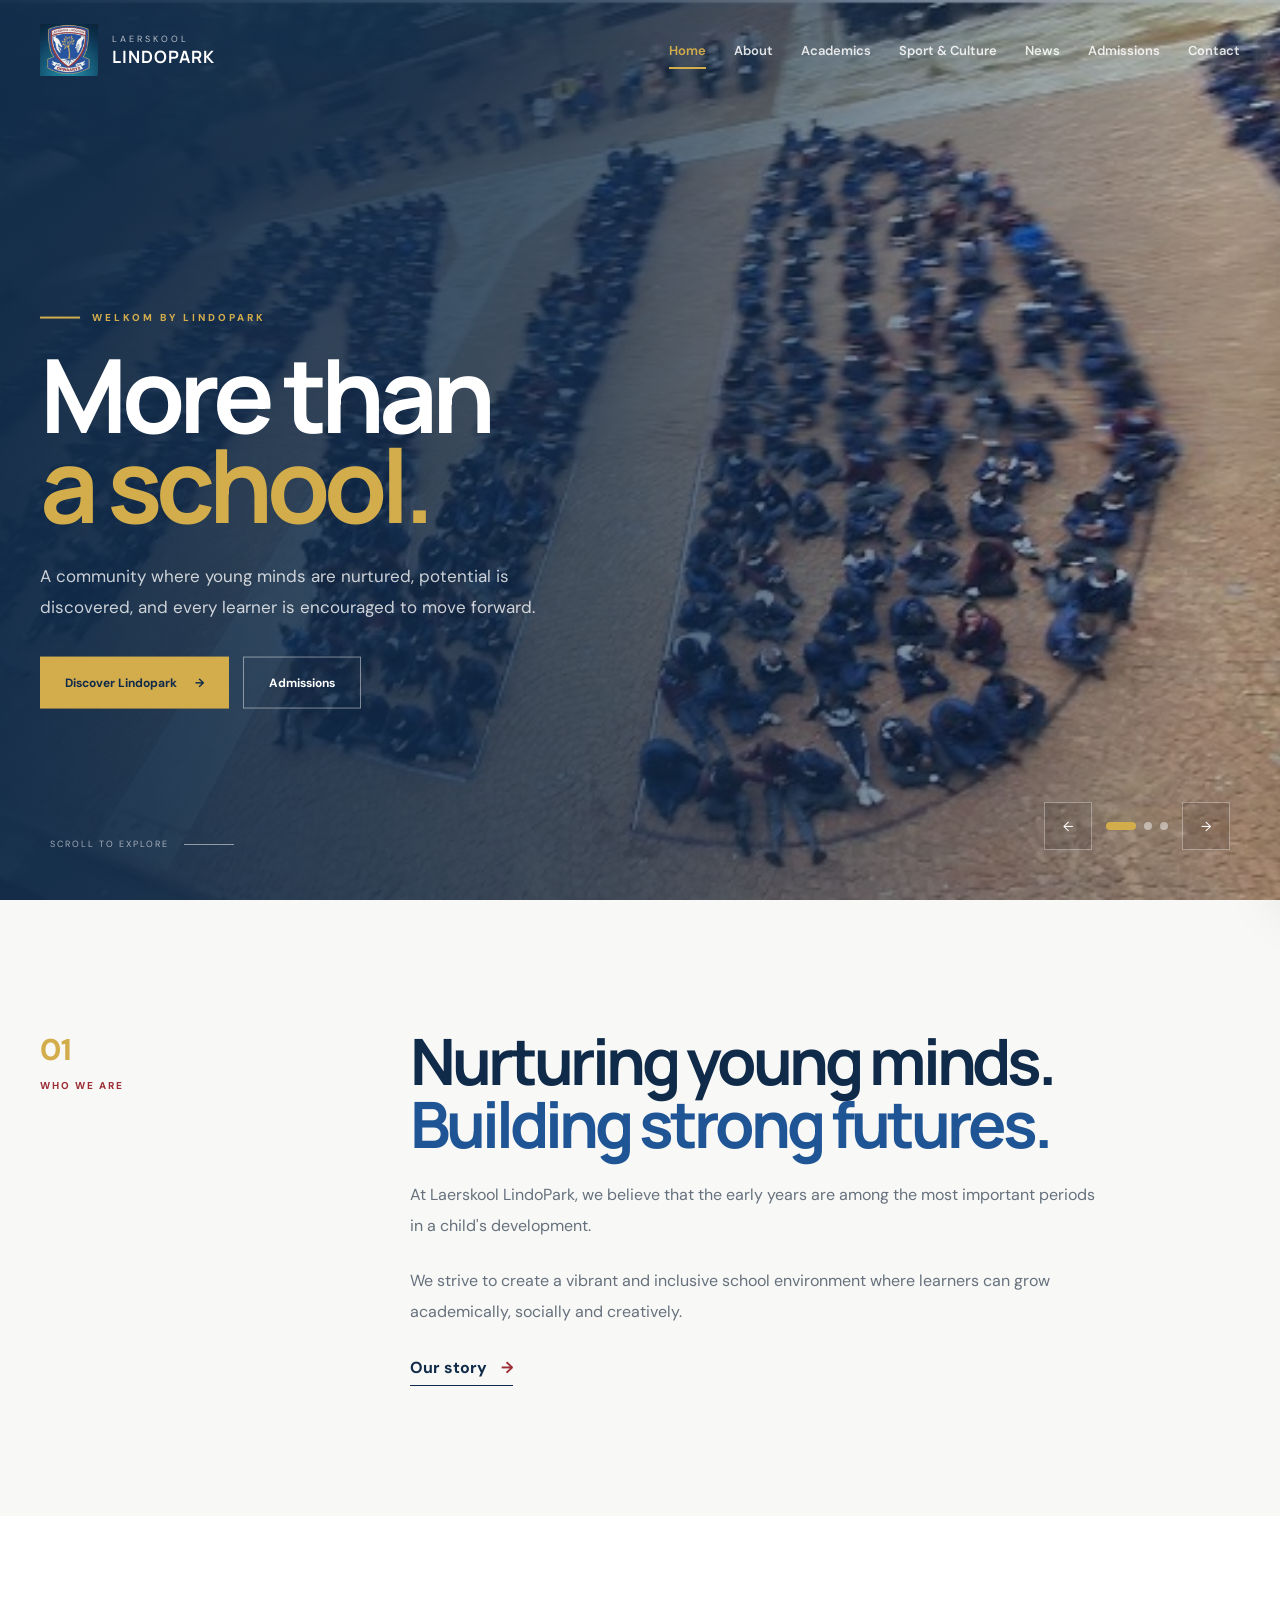
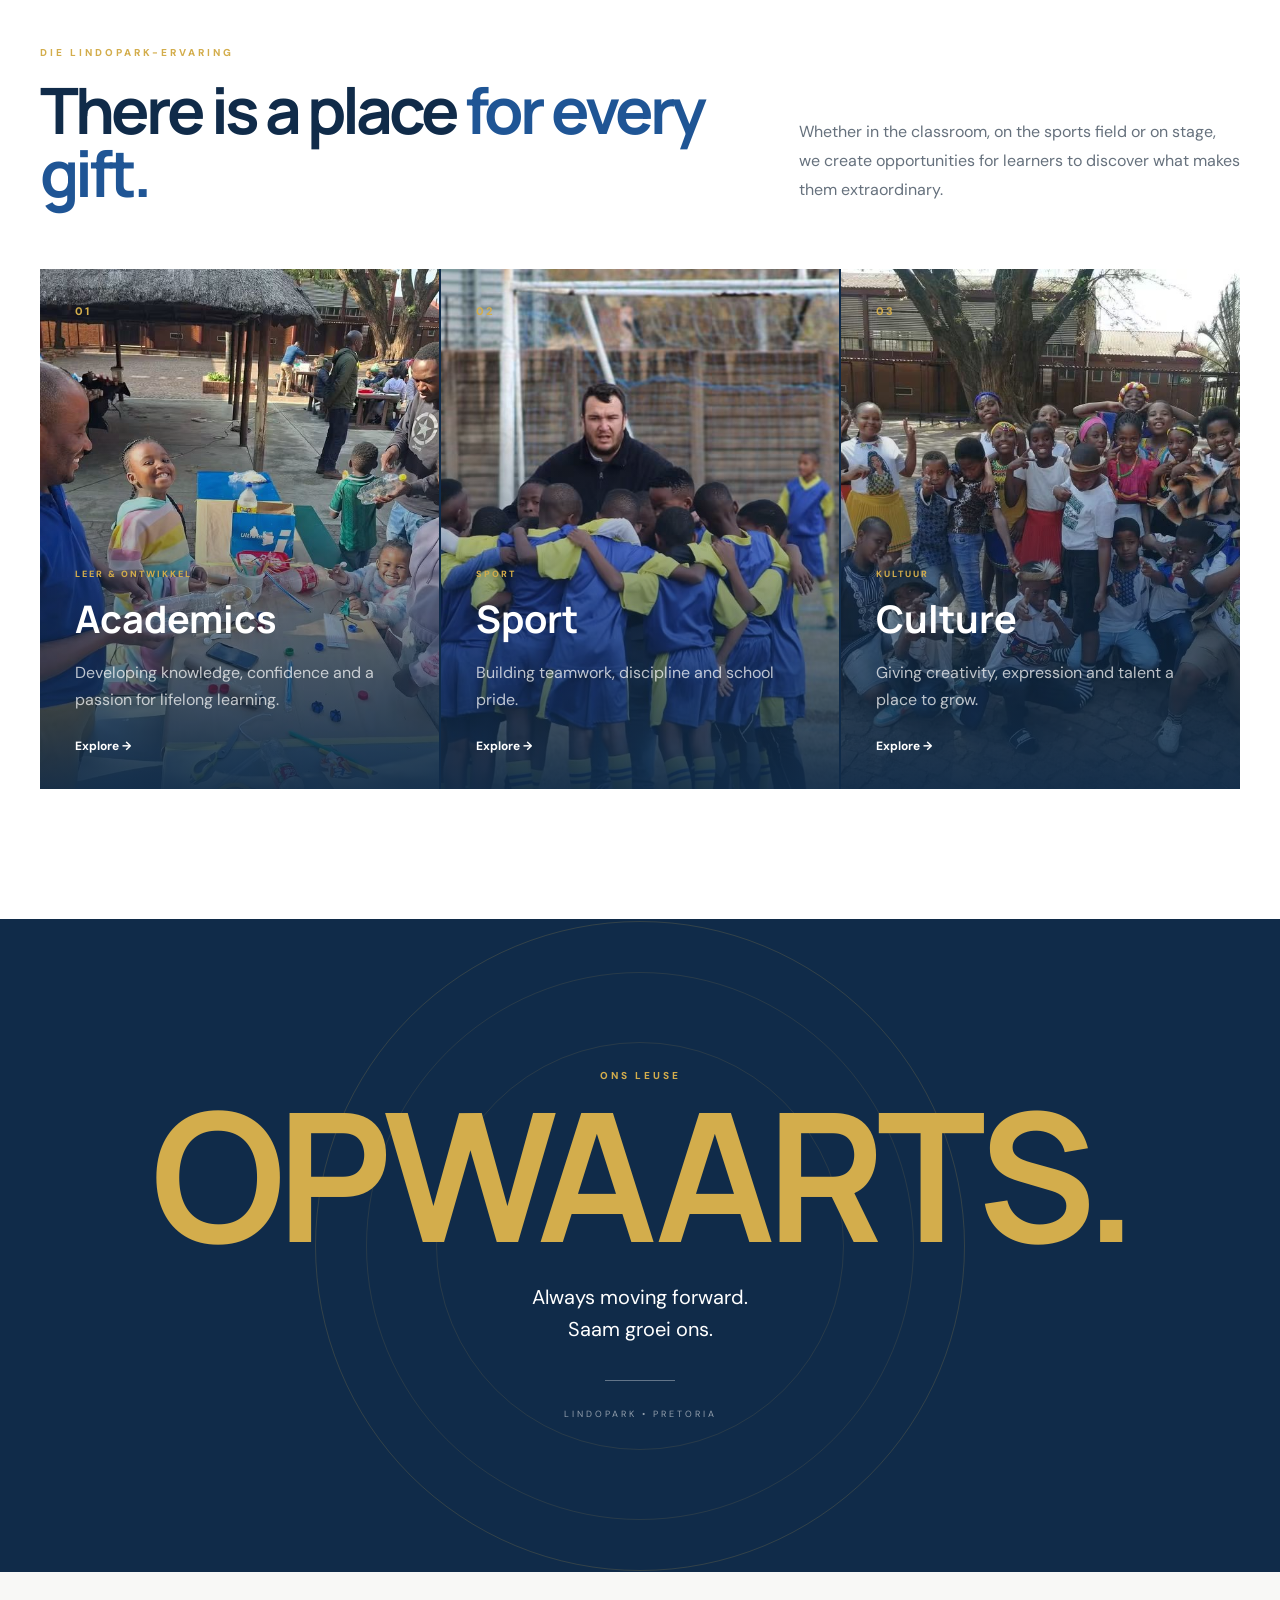
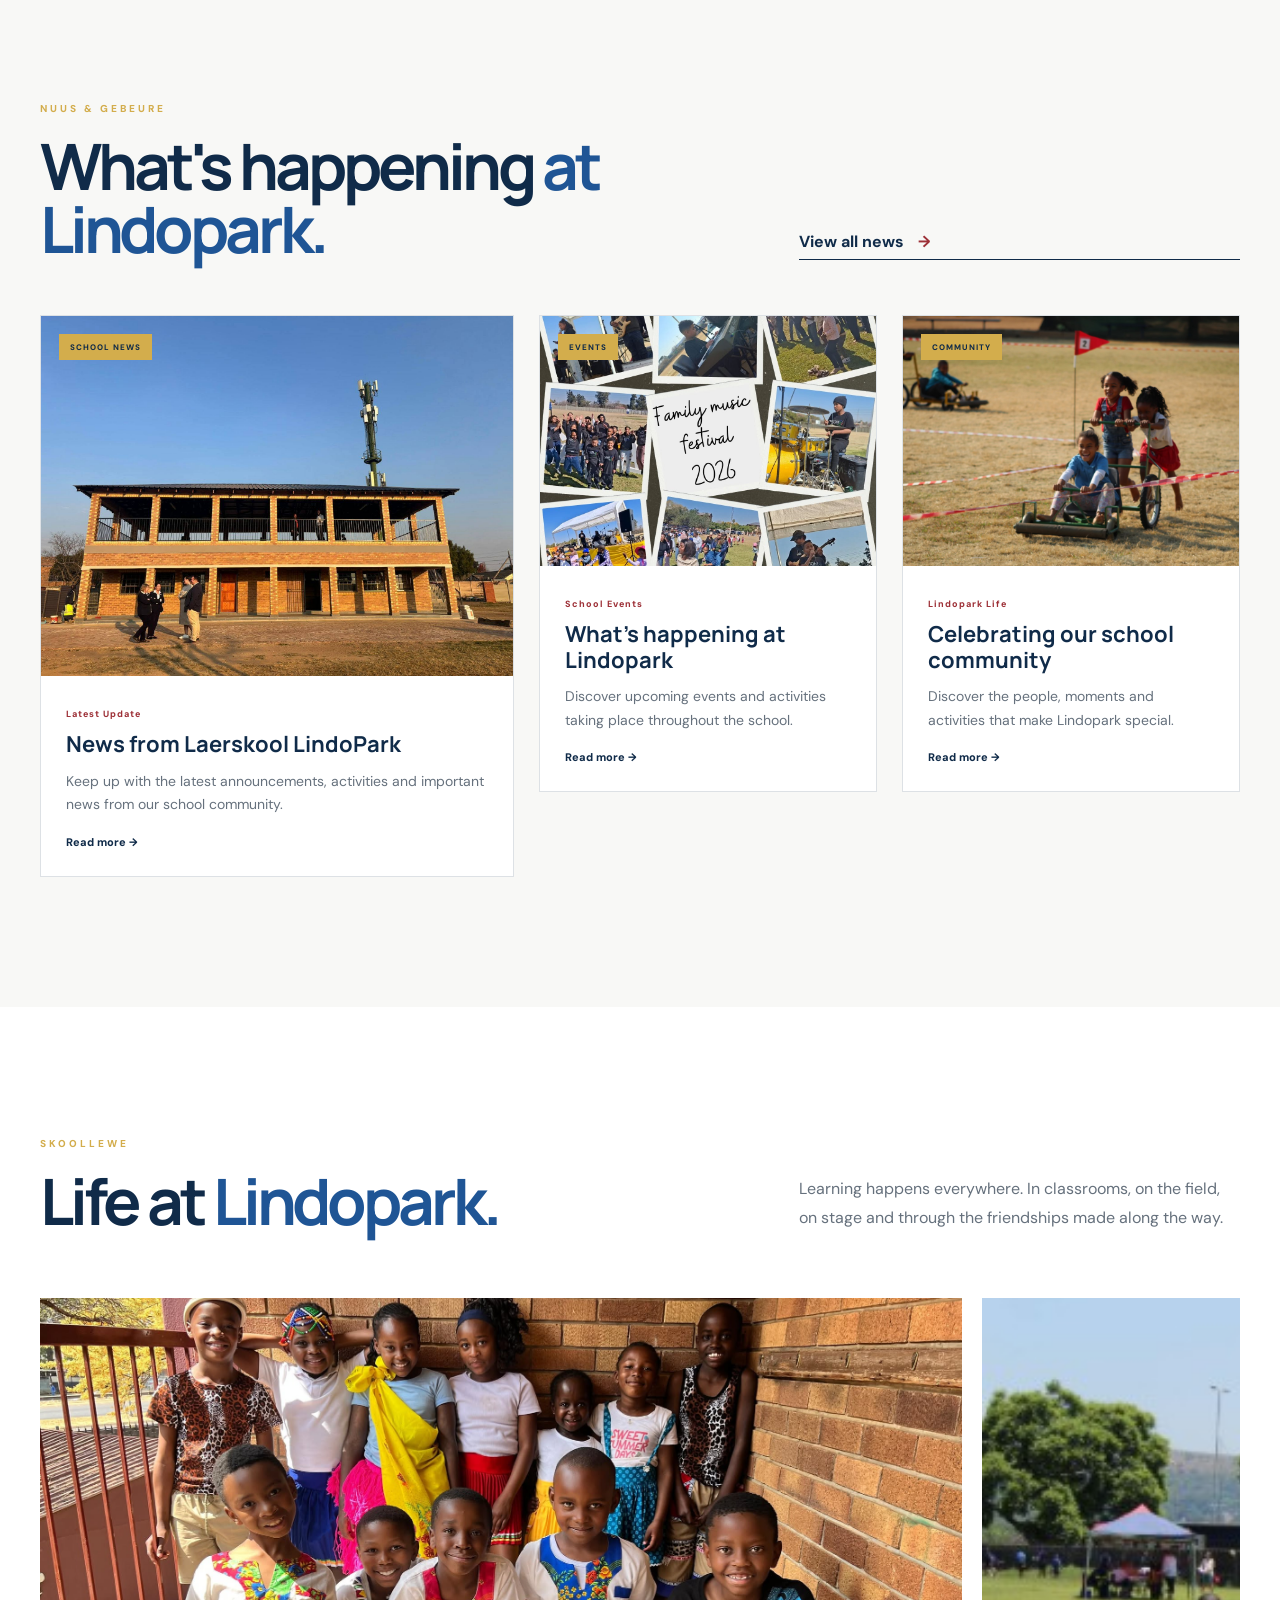
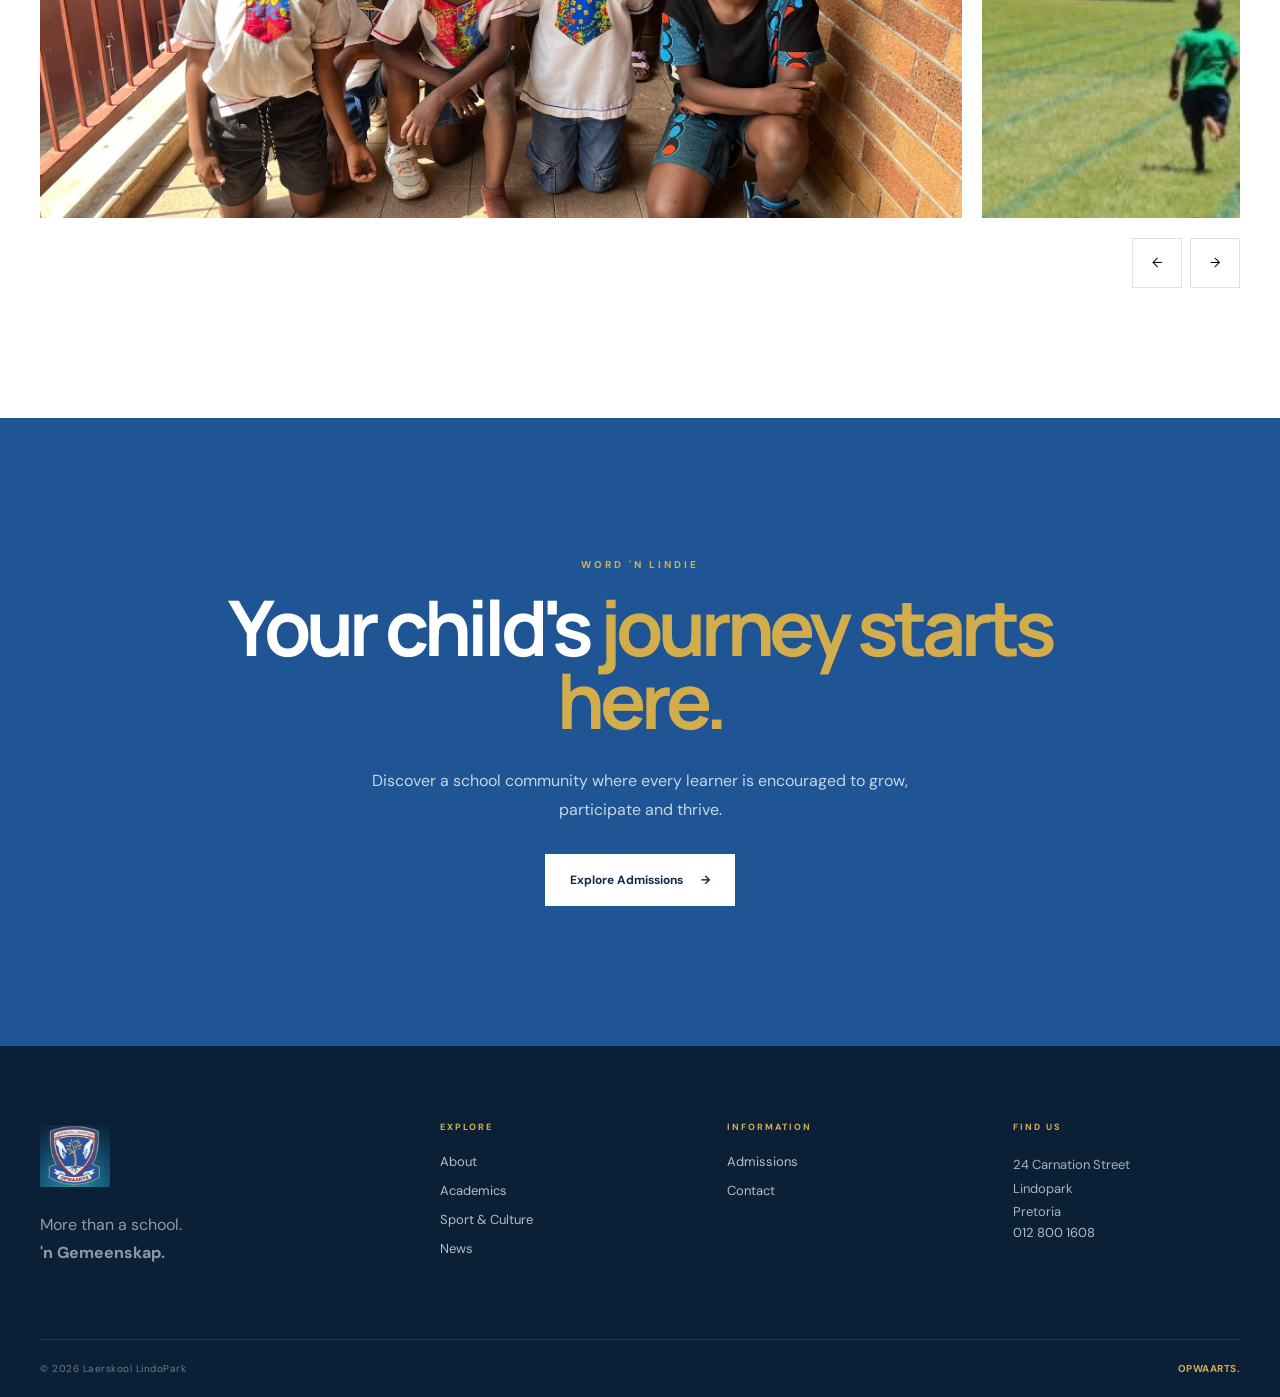
==== index.html @ f9749cf2 "Add files via upload" ====
<!DOCTYPE html>
<html lang="en">

<head>

    <meta charset="UTF-8">

    <meta
        name="viewport"
        content="width=device-width, initial-scale=1.0"
    >

    <title>
        Laerskool LindoPark | More Than a School
    </title>

    <meta
        name="description"
        content="Laerskool LindoPark — nurturing young minds and building strong futures."
    >

    <link
        rel="preconnect"
        href="https://fonts.googleapis.com"
    >

    <link
        rel="preconnect"
        href="https://fonts.gstatic.com"
        crossorigin
    >

    <link
        href="https://fonts.googleapis.com/css2?family=DM+Sans:wght@400;500;600;700&family=Manrope:wght@500;600;700;800&display=swap"
        rel="stylesheet"
    >

    <link
        rel="stylesheet"
        href="css/style.css"
    >

</head>


<body>


<!-- =====================================================
     NAVIGATION
===================================================== -->

<header class="site-header">

    <div class="nav-container">


        <a
            href="index.html"
            class="brand"
        >

            <img
                src="assets/images/logo.png"
                alt="Laerskool LindoPark logo"
            >

            <div class="brand-name">

                <span>
                    LAERSKOOL
                </span>

                <strong>
                    LINDOPARK
                </strong>

            </div>

        </a>


        <!-- DESKTOP NAVIGATION -->

        <nav class="desktop-nav">

            <a
                href="index.html"
                class="active"
            >
                Home
            </a>

            <a href="about.html">
                About
            </a>

            <a href="academics.html">
                Academics
            </a>

            <a href="sport-culture.html">
                Sport & Culture
            </a>

            <a href="news.html">
                News
            </a>

            <a href="admissions.html">
                Admissions
            </a>

            <a href="contact.html">
                Contact
            </a>

        </nav>


        <!-- MOBILE BUTTON -->

        <button
            class="menu-toggle"
            id="menuToggle"
            aria-label="Open navigation"
            aria-expanded="false"
        >

            <span></span>
            <span></span>
            <span></span>

        </button>

    </div>

</header>



<!-- =====================================================
     MOBILE SIDEBAR
===================================================== -->

<div
    class="mobile-overlay"
    id="mobileOverlay"
></div>


<aside
    class="mobile-sidebar"
    id="mobileSidebar"
    aria-hidden="true"
>


    <div class="sidebar-header">

        <a href="index.html">

            <img
                src="assets/images/logo.png"
                alt="Lindopark"
            >

        </a>


        <button
            class="sidebar-close"
            id="sidebarClose"
            aria-label="Close navigation"
        >

            ×

        </button>

    </div>


    <div class="sidebar-links">

        <a
            href="index.html"
            class="active"
        >
            <span>01</span>
            Home
        </a>

        <a href="about.html">
            <span>02</span>
            About
        </a>

        <a href="academics.html">
            <span>03</span>
            Academics
        </a>

        <a href="sport-culture.html">
            <span>04</span>
            Sport & Culture
        </a>

        <a href="news.html">
            <span>05</span>
            News
        </a>

        <a href="admissions.html">
            <span>06</span>
            Admissions
        </a>

        <a href="contact.html">
            <span>07</span>
            Contact
        </a>

    </div>


    <div class="sidebar-footer">

        <span>
            SAAM GROEI ONS
        </span>

        <strong>
            OPWAARTS.
        </strong>

    </div>

</aside>



<main>


<!-- =====================================================
     HERO
===================================================== -->

<section class="hero">


    <!-- SLIDES -->

    <div class="hero-slides">


        <div
            class="hero-slide active"
            style="background-image:url('assets/hero-1.jpg')"
        ></div>


        <div
            class="hero-slide"
            style="background-image:url('assets/hero-2.jpg')"
        ></div>


        <div
            class="hero-slide"
            style="background-image:url('assets/hero-3.jpg')"
        ></div>


    </div>


    <div class="hero-overlay"></div>


    <!-- CONTENT -->

    <div class="hero-content">


        <div class="hero-kicker">

            <span></span>

            WELKOM BY LINDOPARK

        </div>


        <h1>

            More than<br>

            <em>
                a school.
            </em>

        </h1>


        <p>

            A community where young minds
            are nurtured, potential is discovered,
            and every learner is encouraged to
            move forward.

        </p>


        <div class="hero-actions">

            <a
                href="about.html"
                class="button button-primary"
            >

                Discover Lindopark

                <span>→</span>

            </a>


            <a
                href="admissions.html"
                class="button button-outline"
            >

                Admissions

            </a>

        </div>


    </div>


    <!-- SLIDER CONTROLS -->

    <div class="hero-controls">


        <button
            id="heroPrevious"
            aria-label="Previous slide"
        >
            ←
        </button>


        <div
            class="hero-indicators"
            id="heroIndicators"
        >

            <button
                class="active"
                data-slide="0"
                aria-label="Slide 1"
            ></button>

            <button
                data-slide="1"
                aria-label="Slide 2"
            ></button>

            <button
                data-slide="2"
                aria-label="Slide 3"
            ></button>

        </div>


        <button
            id="heroNext"
            aria-label="Next slide"
        >
            →

        </button>

    </div>


    <div class="hero-scroll">

        <span>
            SCROLL TO EXPLORE
        </span>

        <i></i>

    </div>


</section>



<!-- =====================================================
     INTRO
===================================================== -->

<section class="intro section">


    <div class="container intro-grid">


        <div class="intro-label">

            <span>
                01
            </span>

            WHO WE ARE

        </div>


        <div class="intro-content">

            <h2>

                Nurturing young minds.
                <em>
                    Building strong futures.
                </em>

            </h2>


            <p>

                At Laerskool LindoPark, we believe
                that the early years are among the
                most important periods in a child's
                development.

            </p>


            <p>

                We strive to create a vibrant and
                inclusive school environment where
                learners can grow academically,
                socially and creatively.

            </p>


            <a
                href="about.html"
                class="arrow-link"
            >

                Our story

                <span>
                    →
                </span>

            </a>

        </div>

    </div>

</section>



<!-- =====================================================
     EXPERIENCE
===================================================== -->

<section class="experience">


    <div class="container">


        <div class="section-top">

            <div>

                <span class="section-kicker">
                    DIE LINDOPARK-ERVARING
                </span>

                <h2>

                    There is a place
                    <em>
                        for every gift.
                    </em>

                </h2>

            </div>


            <p>

                Whether in the classroom, on the
                sports field or on stage, we create
                opportunities for learners to discover
                what makes them extraordinary.

            </p>

        </div>


        <div class="experience-grid">


            <!-- ACADEMICS -->

            <a
                href="academics.html"
                class="experience-card experience-academics"
            >

                <div class="experience-number">
                    01
                </div>


                <div class="experience-info">

                    <span>
                        LEER & ONTWIKKEL
                    </span>

                    <h3>
                        Academics
                    </h3>

                    <p>
                        Developing knowledge,
                        confidence and a passion
                        for lifelong learning.
                    </p>

                    <strong>
                        Explore →
                    </strong>

                </div>

            </a>



            <!-- SPORT -->

            <a
                href="sport-culture.html"
                class="experience-card experience-sport"
            >

                <div class="experience-number">
                    02
                </div>


                <div class="experience-info">

                    <span>
                        SPORT
                    </span>

                    <h3>
                        Sport
                    </h3>

                    <p>
                        Building teamwork,
                        discipline and school pride.
                    </p>

                    <strong>
                        Explore →
                    </strong>

                </div>

            </a>



            <!-- CULTURE -->

            <a
                href="sport-culture.html"
                class="experience-card experience-culture"
            >

                <div class="experience-number">
                    03
                </div>


                <div class="experience-info">

                    <span>
                        KULTUUR
                    </span>

                    <h3>
                        Culture
                    </h3>

                    <p>
                        Giving creativity,
                        expression and talent a place
                        to grow.
                    </p>

                    <strong>
                        Explore →
                    </strong>

                </div>

            </a>

        </div>

    </div>

</section>



<!-- =====================================================
     OPWAARTS
===================================================== -->

<section class="opwaarts">


    <div class="opwaarts-pattern"></div>


    <div class="container opwaarts-content">


        <span class="section-kicker">
            ONS LEUSE
        </span>


        <h2>
            OPWAARTS.
        </h2>


        <p>

            Always moving forward.

            <br>

            Saam groei ons.

        </p>


        <div class="opwaarts-line"></div>


        <span class="opwaarts-small">
            LINDOPARK • PRETORIA
        </span>

    </div>

</section>



<!-- =====================================================
     NEWS
===================================================== -->

<section class="news section">


    <div class="container">


        <div class="section-top news-heading">

            <div>

                <span class="section-kicker">
                    NUUS & GEBEURE
                </span>

                <h2>
                    What's happening
                    <em>
                        at Lindopark.
                    </em>
                </h2>

            </div>


            <a
                href="news.html"
                class="arrow-link"
            >

                View all news

                <span>
                    →
                </span>

            </a>

        </div>


        <!-- NEWS GENERATED BY JAVASCRIPT -->

        <div
            class="news-grid"
            id="newsGrid"
        ></div>


    </div>

</section>



<!-- =====================================================
     SCHOOL LIFE GALLERY
===================================================== -->

<section class="school-life section">


    <div class="container">


        <div class="section-top">

            <div>

                <span class="section-kicker">
                    SKOOLLEWE
                </span>

                <h2>
                    Life at
                    <em>
                        Lindopark.
                    </em>
                </h2>

            </div>


            <p>

                Learning happens everywhere.

                In classrooms, on the field,
                on stage and through the
                friendships made along the way.

            </p>

        </div>


        <div class="life-slider">


            <div
                class="life-track"
                id="lifeTrack"
            >

                <div class="life-slide">

                    <img
                        src="assets/images/gallery/1.jpg"
                        alt="Lindopark school life"
                    >

                </div>


                <div class="life-slide">

                    <img
                        src="assets/sport.jpg"
                        alt="Lindopark sport"
                    >

                </div>


                <div class="life-slide">

                    <img
                        src="assets/images/gallery/culture-2.jpg"
                        alt="Lindopark culture"
                    >

                </div>

            </div>


            <div class="life-controls">

                <button id="lifePrevious">
                    ←
                </button>

                <button id="lifeNext">
                    →
                </button>

            </div>

        </div>

    </div>

</section>



<!-- =====================================================
     ADMISSIONS CTA
===================================================== -->

<section class="admissions-cta">


    <div class="container admissions-content">


        <span class="section-kicker">
            WORD 'N LINDIE
        </span>


        <h2>

            Your child's
            <em>
                journey starts here.
            </em>

        </h2>


        <p>

            Discover a school community
            where every learner is encouraged
            to grow, participate and thrive.

        </p>


        <a
            href="admissions.html"
            class="button button-light"
        >

            Explore Admissions

            <span>
                →
            </span>

        </a>

    </div>

</section>


</main>



<!-- =====================================================
     FOOTER
===================================================== -->

<footer class="footer">


    <div class="container footer-grid">


        <div class="footer-brand">

            <img
                src="assets/images/logo.png"
                alt="Lindopark"
            >

            <p>
                More than a school.
                <br>
                <strong>
                    'n Gemeenskap.
                </strong>
            </p>

        </div>


        <div>

            <span class="footer-title">
                EXPLORE
            </span>

            <a href="about.html">
                About
            </a>

            <a href="academics.html">
                Academics
            </a>

            <a href="sport-culture.html">
                Sport & Culture
            </a>

            <a href="news.html">
                News
            </a>

        </div>


        <div>

            <span class="footer-title">
                INFORMATION
            </span>

            <a href="admissions.html">
                Admissions
            </a>

            <a href="contact.html">
                Contact
            </a>

        </div>


        <div>

            <span class="footer-title">
                FIND US
            </span>

            <p>
                24 Carnation Street
                <br>
                Lindopark
                <br>
                Pretoria
            </p>

            <a href="tel:0128001608">
                012 800 1608
            </a>

        </div>

    </div>


    <div class="container footer-bottom">

        <span>
            © 2026 Laerskool LindoPark
        </span>

        <strong>
            OPWAARTS.
        </strong>

    </div>

</footer>



<script src="js/script.js"></script>
<!-- BACK TO TOP BUTTON -->
<!-- BACK TO TOP -->
<button id="backToTop" class="back-to-top" aria-label="Back to top">
    ↑
</button>
</body>

</html>
---- css/style.css ----
/* =========================================================
   LINDOPARK — NEW WEBSITE
   HOMEPAGE
========================================================= */


/* =========================================================
   RESET
========================================================= */

* {
    margin: 0;
    padding: 0;
    box-sizing: border-box;
}


html {
    scroll-behavior: smooth;
}


body {
    font-family: "DM Sans", sans-serif;

    background: #f8f8f6;

    color: #102b49;

    overflow-x: hidden;
}


body.menu-open {
    overflow: hidden;
}


img {
    display: block;

    max-width: 100%;
}


a {
    color: inherit;

    text-decoration: none;
}


button {
    font-family: inherit;
}


/* =========================================================
   VARIABLES
========================================================= */

:root {

    --navy: #102b49;

    --blue: #1f5595;

    --red: #9d3037;

    --gold: #d3ad4c;

    --cream: #f8f8f6;

    --white: #ffffff;

    --black: #101820;

    --grey: #66717d;

    --line: rgba(16, 43, 73, 0.14);

}


/* =========================================================
   CONTAINER
========================================================= */

.container,
.nav-container {
    width: min(1240px, calc(100% - 80px));

    margin-inline: auto;
}


/* =========================================================
   NAVIGATION
========================================================= */

.site-header {

    position: absolute;

    top: 0;
    left: 0;

    width: 100%;

    z-index: 1000;

    color: white;
}


.nav-container {

    height: 100px;

    display: flex;

    align-items: center;

    justify-content: space-between;
}


.brand {

    display: flex;

    align-items: center;

    gap: 14px;
}


.brand img {

    width: 58px;

    height: 58px;

    object-fit: contain;
}


.brand-name span {

    display: block;

    font-size: 9px;

    letter-spacing: 3px;

    opacity: .7;
}


.brand-name strong {

    display: block;

    font-family: "Manrope", sans-serif;

    font-size: 17px;

    letter-spacing: 1px;
}


/* Desktop navigation */

.desktop-nav {

    display: flex;

    align-items: center;

    gap: 28px;
}


.desktop-nav a {

    position: relative;

    font-size: 13px;

    font-weight: 600;

    color: rgba(255,255,255,.85);

    transition: .25s ease;
}


.desktop-nav a:hover,
.desktop-nav a.active {

    color: var(--gold);
}


.desktop-nav a.active::after {

    content: "";

    position: absolute;

    left: 0;
    right: 0;

    bottom: -10px;

    height: 2px;

    background: var(--gold);
}


/* =========================================================
   MOBILE BUTTON
========================================================= */

.menu-toggle {

    display: none;

    width: 48px;
    height: 48px;

    border: 1px solid rgba(255,255,255,.4);

    background: rgba(16,43,73,.25);

    cursor: pointer;

    padding: 12px;

    z-index: 2005;
}


.menu-toggle span {

    display: block;

    width: 100%;

    height: 2px;

    margin: 5px 0;

    background: white;

    transition: .3s ease;
}


.menu-toggle.active span:nth-child(1) {

    transform:
        translateY(7px)
        rotate(45deg);
}


.menu-toggle.active span:nth-child(2) {

    opacity: 0;
}


.menu-toggle.active span:nth-child(3) {

    transform:
        translateY(-7px)
        rotate(-45deg);
}


/* =========================================================
   MOBILE SIDEBAR
========================================================= */

.mobile-overlay {

    position: fixed;

    inset: 0;

    z-index: 1998;

    background: rgba(0,0,0,.45);

    opacity: 0;

    visibility: hidden;

    transition: .3s ease;
}


.mobile-overlay.active {

    opacity: 1;

    visibility: visible;
}


.mobile-sidebar {

    position: fixed;

    top: 0;

    right: -420px;

    z-index: 2000;

    width: min(390px, 88vw);

    height: 100dvh;

    background: var(--white);

    color: var(--navy);

    padding: 30px;

    display: flex;

    flex-direction: column;

    transition: right .4s cubic-bezier(.77,0,.18,1);

    box-shadow:
        -20px 0 60px rgba(0,0,0,.18);
}


.mobile-sidebar.active {

    right: 0;
}


.sidebar-header {

    display: flex;

    align-items: center;

    justify-content: space-between;

    padding-bottom: 30px;

    border-bottom: 1px solid var(--line);
}


.sidebar-header img {

    width: 55px;

    height: 55px;

    object-fit: contain;
}


.sidebar-close {

    width: 45px;

    height: 45px;

    border: 1px solid var(--line);

    background: transparent;

    color: var(--navy);

    font-size: 30px;

    cursor: pointer;
}


.sidebar-links {

    display: flex;

    flex-direction: column;

    margin-top: 25px;
}


.sidebar-links a {

    display: flex;

    align-items: center;

    gap: 20px;

    padding: 17px 0;

    border-bottom: 1px solid var(--line);

    font-family: "Manrope", sans-serif;

    font-size: 20px;

    font-weight: 700;

    transition: .2s ease;
}


.sidebar-links a span {

    color: var(--gold);

    font-size: 10px;

    letter-spacing: 1px;
}


.sidebar-links a:hover,
.sidebar-links a.active {

    color: var(--red);

    padding-left: 8px;
}


.sidebar-footer {

    margin-top: auto;

    padding-top: 30px;

    border-top: 1px solid var(--line);
}


.sidebar-footer span {

    display: block;

    font-size: 10px;

    letter-spacing: 2px;

    color: var(--grey);
}


.sidebar-footer strong {

    display: block;

    margin-top: 5px;

    font-family: "Manrope", sans-serif;

    font-size: 24px;

    color: var(--navy);
}


/* =========================================================
   HERO
========================================================= */

.hero {

    position: relative;

    height: 100svh;

    min-height: 680px;

    overflow: hidden;

    background: var(--navy);

    color: white;
}


.hero-slides {

    position: absolute;

    inset: 0;
}


.hero-slide {

    position: absolute;

    inset: 0;

    background-size: cover;

    background-position: center;

    opacity: 0;

    transform: scale(1.06);

    transition:
        opacity 1s ease,
        transform 7s ease;
}


.hero-slide.active {

    opacity: 1;

    transform: scale(1);
}


.hero-overlay {

    position: absolute;

    inset: 0;

    background:
        linear-gradient(
            90deg,
            rgba(16,43,73,.96) 0%,
            rgba(16,43,73,.75) 48%,
            rgba(16,43,73,.2) 100%
        );
}


.hero-content {

    position: absolute;

    z-index: 4;

    top: 50%;

    left: max(40px, calc((100vw - 1240px) / 2));

    transform: translateY(-35%);

    max-width: 760px;
}


.hero-kicker,
.section-kicker {

    display: flex;

    align-items: center;

    gap: 12px;

    color: var(--gold);

    font-size: 10px;

    font-weight: 800;

    letter-spacing: 3px;
}


.hero-kicker span {

    width: 40px;

    height: 2px;

    background: var(--gold);
}


.hero h1 {

    margin-top: 25px;

    font-family: "Manrope", sans-serif;

    font-size: clamp(64px, 8vw, 110px);

    line-height: .88;

    letter-spacing: -6px;
}


.hero h1 em {

    color: var(--gold);

    font-style: normal;
}


.hero p {

    max-width: 560px;

    margin-top: 32px;

    color: rgba(255,255,255,.78);

    font-size: 17px;

    line-height: 1.8;
}


.hero-actions {

    display: flex;

    gap: 14px;

    margin-top: 35px;
}


/* =========================================================
   BUTTONS
========================================================= */

.button {

    display: inline-flex;

    align-items: center;

    justify-content: center;

    gap: 18px;

    min-height: 52px;

    padding: 0 25px;

    font-size: 12px;

    font-weight: 700;

    transition: .25s ease;
}


.button-primary {

    background: var(--gold);

    color: var(--navy);
}


.button-primary:hover {

    background: white;

    transform: translateY(-3px);
}


.button-outline {

    border: 1px solid rgba(255,255,255,.45);

    color: white;
}


.button-outline:hover {

    background: white;

    color: var(--navy);
}


.button-light {

    background: white;

    color: var(--navy);
}


.button-light:hover {

    background: var(--gold);

    transform: translateY(-3px);
}


/* =========================================================
   HERO CONTROLS
========================================================= */

.hero-controls {

    position: absolute;

    z-index: 5;

    right: 50px;

    bottom: 50px;

    display: flex;

    align-items: center;

    gap: 14px;
}


.hero-controls > button {

    width: 48px;

    height: 48px;

    border: 1px solid rgba(255,255,255,.35);

    background: rgba(0,0,0,.1);

    color: white;

    cursor: pointer;

    transition: .25s ease;
}


.hero-controls > button:hover {

    background: var(--gold);

    color: var(--navy);

    border-color: var(--gold);
}


.hero-indicators {

    display: flex;

    align-items: center;

    gap: 8px;
}


.hero-indicators button {

    width: 8px;

    height: 8px;

    border: none;

    border-radius: 20px;

    background: rgba(255,255,255,.45);

    cursor: pointer;

    transition: .3s ease;
}


.hero-indicators button.active {

    width: 30px;

    background: var(--gold);
}


.hero-scroll {

    position: absolute;

    z-index: 4;

    left: 50px;

    bottom: 50px;

    display: flex;

    align-items: center;

    gap: 15px;

    color: rgba(255,255,255,.6);

    font-size: 9px;

    letter-spacing: 2px;
}


.hero-scroll i {

    display: block;

    width: 50px;

    height: 1px;

    background: rgba(255,255,255,.5);
}


/* =========================================================
   SECTIONS
========================================================= */

.section {

    padding: 130px 0;
}


.intro {

    background: var(--cream);
}


.intro-grid {

    display: grid;

    grid-template-columns: .35fr 1fr;

    gap: 80px;
}


.intro-label {

    color: var(--red);

    font-size: 10px;

    font-weight: 800;

    letter-spacing: 2px;
}


.intro-label span {

    display: block;

    margin-bottom: 10px;

    color: var(--gold);

    font-size: 30px;

    letter-spacing: 0;
}


.intro-content {

    max-width: 850px;
}


.intro-content h2,
.section-top h2 {

    font-family: "Manrope", sans-serif;

    font-size: clamp(44px, 5vw, 72px);

    line-height: .98;

    letter-spacing: -4px;

    color: var(--navy);
}


.intro-content h2 em,
.section-top h2 em {

    color: var(--blue);

    font-style: normal;
}


.intro-content p {

    max-width: 700px;

    margin-top: 25px;

    color: var(--grey);

    font-size: 16px;

    line-height: 1.9;
}


.arrow-link {

    display: inline-flex;

    align-items: center;

    gap: 14px;

    margin-top: 30px;

    color: var(--navy);

    font-weight: 700;

    border-bottom: 1px solid var(--navy);

    padding-bottom: 7px;
}


.arrow-link span {

    color: var(--red);

    transition: .25s ease;
}


.arrow-link:hover span {

    transform: translateX(5px);
}


/* =========================================================
   EXPERIENCE
========================================================= */

.experience {

    padding: 130px 0;

    background: white;
}


.section-top {

    display: grid;

    grid-template-columns: 1fr .65fr;

    gap: 80px;

    align-items: end;

    margin-bottom: 65px;
}


.section-top p {

    color: var(--grey);

    line-height: 1.8;
}


.section-kicker {

    margin-bottom: 20px;
}


.experience-grid {

    display: grid;

    grid-template-columns:
        repeat(3, 1fr);

    gap: 2px;

    background: var(--navy);
}


.experience-card {

    position: relative;

    min-height: 520px;

    display: flex;

    flex-direction: column;

    justify-content: space-between;

    padding: 35px;

    overflow: hidden;

    color: white;

    background-size: cover;

    background-position: center;

    transition: .5s ease;
}


.experience-card::before {

    content: "";

    position: absolute;

    inset: 0;

    background:
        linear-gradient(
            transparent 25%,
            rgba(16,43,73,.94)
        );

    transition: .4s ease;
}


.experience-card:hover::before {

    background:
        linear-gradient(
            transparent 5%,
            rgba(16,43,73,.97)
        );
}


/* =========================================================
   EXPERIENCE CARD IMAGES
========================================================= */

.experience-academics {
    background-image:
        url("../assets/images/gallery/creativity.jpg");
}

.experience-sport {
    background-image:
        url("../assets/images/gallery/sports-1.jpg");
}

.experience-culture {
    background-image:
        url("../assets/images/gallery/culture-1.jpg");
}
.experience-number,
.experience-info {

    position: relative;

    z-index: 2;
}


.experience-number {

    font-size: 11px;

    color: var(--gold);

    font-weight: 800;

    letter-spacing: 2px;
}


.experience-info span {

    color: var(--gold);

    font-size: 9px;

    font-weight: 800;

    letter-spacing: 2px;
}


.experience-info h3 {

    margin-top: 10px;

    font-family: "Manrope", sans-serif;

    font-size: 38px;
}


.experience-info p {

    max-width: 320px;

    margin-top: 15px;

    color: rgba(255,255,255,.72);

    line-height: 1.7;
}


.experience-info strong {

    display: block;

    margin-top: 25px;

    font-size: 12px;
}


/* =========================================================
   OPWAARTS
========================================================= */

.opwaarts {

    position: relative;

    overflow: hidden;

    padding: 150px 0;

    background: var(--navy);

    color: white;

    text-align: center;
}


.opwaarts-pattern {

    position: absolute;

    width: 650px;

    height: 650px;

    left: 50%;

    top: 50%;

    transform: translate(-50%,-50%);

    border: 1px solid rgba(211,173,76,.18);

    border-radius: 50%;
}


.opwaarts-pattern::before,
.opwaarts-pattern::after {

    content: "";

    position: absolute;

    inset: 50px;

    border: 1px solid rgba(211,173,76,.12);

    border-radius: 50%;
}


.opwaarts-pattern::after {

    inset: 120px;
}


.opwaarts-content {

    position: relative;

    z-index: 2;

}


.opwaarts-content .section-kicker {

    justify-content: center;
}


.opwaarts h2 {

    margin-top: 15px;

    font-family: "Manrope", sans-serif;

    font-size: clamp(80px, 14vw, 180px);

    line-height: .8;

    letter-spacing: -8px;

    color: var(--gold);
}


.opwaarts p {

    margin-top: 35px;

    font-size: 20px;

    line-height: 1.6;
}


.opwaarts-line {

    width: 70px;

    height: 1px;

    margin: 35px auto 20px;

    background: rgba(255,255,255,.35);
}


.opwaarts-small {

    font-size: 9px;

    letter-spacing: 3px;

    color: rgba(255,255,255,.55);
}


/* =========================================================
   NEWS
========================================================= */

.news {

    background: var(--cream);
}


.news-heading {

    margin-bottom: 55px;
}


.news-grid {

    display: grid;

    grid-template-columns:
        1.4fr 1fr 1fr;

    gap: 25px;
}


.news-card {

    background: white;

    border: 1px solid var(--line);

    overflow: hidden;

    transition: .3s ease;
}


.news-card:hover {

    transform: translateY(-6px);

    box-shadow:
        0 20px 50px rgba(16,43,73,.1);
}


.news-card.featured {

    grid-row: span 2;
}


.news-image {

    position: relative;

    height: 250px;

    overflow: hidden;
}


.news-card.featured .news-image {

    height: 360px;
}


.news-image img {

    width: 100%;

    height: 100%;

    object-fit: cover;

    transition: .5s ease;
}


.news-card:hover .news-image img {

    transform: scale(1.04);
}


.news-category {

    position: absolute;

    top: 18px;

    left: 18px;

    padding: 8px 11px;

    background: var(--gold);

    color: var(--navy);

    font-size: 8px;

    font-weight: 800;

    letter-spacing: 1px;
}


.news-body {

    padding: 25px;
}


.news-date {

    color: var(--red);

    font-size: 9px;

    font-weight: 800;

    letter-spacing: 1px;
}


.news-body h3 {

    margin-top: 10px;

    font-family: "Manrope", sans-serif;

    font-size: 22px;

    line-height: 1.15;
}


.news-body p {

    margin-top: 12px;

    color: var(--grey);

    font-size: 14px;

    line-height: 1.7;
}


.news-read {

    display: inline-block;

    margin-top: 18px;

    color: var(--navy);

    font-size: 11px;

    font-weight: 800;
}


/* =========================================================
   SCHOOL LIFE
========================================================= */

.school-life {

    background: white;
}


.life-slider {

    position: relative;

    overflow: hidden;
}


.life-track {

    display: flex;

    gap: 20px;

    transition: transform .6s ease;
}


.life-slide {

    min-width: 72vw;

    height: 520px;

    overflow: hidden;
}


.life-slide img {

    width: 100%;

    height: 100%;

    object-fit: cover;
}


.life-controls {

    display: flex;

    justify-content: flex-end;

    gap: 8px;

    margin-top: 20px;
}


.life-controls button {

    width: 50px;

    height: 50px;

    border: 1px solid var(--line);

    background: white;

    cursor: pointer;

    transition: .25s ease;
}


.life-controls button:hover {

    background: var(--navy);

    color: white;
}


/* =========================================================
   ADMISSIONS CTA
========================================================= */

.admissions-cta {

    padding: 140px 0;

    background: var(--blue);

    color: white;

    text-align: center;
}


.admissions-content {

    max-width: 850px;

    margin: auto;
}


.admissions-content .section-kicker {

    justify-content: center;
}


.admissions-content h2 {

    margin-top: 20px;

    font-family: "Manrope", sans-serif;

    font-size: clamp(48px, 6vw, 82px);

    line-height: .95;

    letter-spacing: -5px;
}


.admissions-content h2 em {

    color: var(--gold);

    font-style: normal;
}


.admissions-content p {

    max-width: 560px;

    margin: 30px auto;

    color: rgba(255,255,255,.75);

    line-height: 1.8;
}


/* =========================================================
   FOOTER
========================================================= */

.footer {

    padding-top: 75px;

    background: #0b2037;

    color: white;
}


.footer-grid {

    display: grid;

    grid-template-columns: 1.5fr 1fr 1fr 1fr;

    gap: 60px;

    padding-bottom: 70px;
}


.footer-brand img {

    width: 70px;

    height: 70px;

    object-fit: contain;
}


.footer-brand p {

    margin-top: 20px;

    color: rgba(255,255,255,.55);

    line-height: 1.7;
}


.footer-title {

    display: block;

    margin-bottom: 20px;

    color: var(--gold);

    font-size: 9px;

    font-weight: 800;

    letter-spacing: 2px;
}


.footer-grid > div:not(.footer-brand) a {

    display: block;

    margin-bottom: 12px;

    color: rgba(255,255,255,.7);

    font-size: 13px;

    transition: .2s ease;
}


.footer-grid > div:not(.footer-brand) a:hover {

    color: white;

    transform: translateX(3px);
}


.footer-grid > div:not(.footer-brand) p {

    color: rgba(255,255,255,.65);

    font-size: 13px;

    line-height: 1.8;
}


.footer-bottom {

    display: flex;

    justify-content: space-between;

    padding: 22px 0;

    border-top: 1px solid rgba(255,255,255,.1);

    color: rgba(255,255,255,.4);

    font-size: 10px;

    letter-spacing: .5px;
}


.footer-bottom strong {

    color: var(--gold);
}


/* =========================================================
   TABLET
========================================================= */

@media (max-width: 1000px) {

    .desktop-nav {

        display: none;
    }


    .menu-toggle {

        display: block;
    }


    .container,
    .nav-container {

        width: min(100% - 50px, 1240px);
    }


    .intro-grid {

        grid-template-columns: 1fr;

        gap: 35px;
    }


    .section-top {

        grid-template-columns: 1fr;

        gap: 25px;
    }


    .experience-grid {

        grid-template-columns: 1fr;
    }


    .experience-card {

        min-height: 450px;
    }


    .news-grid {

        grid-template-columns: 1fr 1fr;
    }


    .news-card.featured {

        grid-column: span 2;

        grid-row: auto;
    }


    .footer-grid {

        grid-template-columns: 1fr 1fr;
    }

}


/* =========================================================
   MOBILE
========================================================= */

@media (max-width: 650px) {

    .container,
    .nav-container {

        width: calc(100% - 36px);
    }


    .nav-container {

        height: 80px;
    }


    .brand img {

        width: 48px;

        height: 48px;
    }


    .brand-name strong {

        font-size: 14px;
    }


    .hero {

        min-height: 700px;
    }


    .hero-content {

        left: 18px;

        right: 18px;

        top: 48%;

        transform: translateY(-35%);
    }


    .hero h1 {

        font-size: 58px;

        letter-spacing: -4px;
    }


    .hero p {

        font-size: 15px;
    }


    .hero-actions {

        flex-direction: column;

        align-items: flex-start;
    }


    .hero-controls {

        left: 18px;

        right: auto;

        bottom: 25px;
    }


    .hero-scroll {

        display: none;
    }


    .section {

        padding: 85px 0;
    }


    .intro-content h2,
    .section-top h2 {

        font-size: 43px;

        letter-spacing: -2.5px;
    }


    .experience {

        padding: 85px 0;
    }


    .experience-card {

        min-height: 420px;
    }


    .opwaarts {

        padding: 120px 0;
    }


    .opwaarts h2 {

        font-size: 72px;

        letter-spacing: -4px;
    }


    .opwaarts-pattern {

        width: 400px;

        height: 400px;
    }


    .news-grid {

        grid-template-columns: 1fr;
    }


    .news-card.featured {

        grid-column: auto;
    }


    .news-card.featured .news-image {

        height: 280px;
    }


    .life-slide {

        min-width: 88vw;

        height: 380px;
    }


    .admissions-cta {

        padding: 100px 20px;
    }


    .admissions-content h2 {

        font-size: 48px;

        letter-spacing: -3px;
    }


    .footer-grid {

        grid-template-columns: 1fr;

        gap: 40px;
    }


    .footer-bottom {

        flex-direction: column;

        gap: 10px;
    }

}
/* =========================================================
   ABOUT PAGE
========================================================= */


/* =========================================================
   INNER HERO
========================================================= */

.inner-hero {

    position: relative;

    min-height: 620px;

    display: flex;

    align-items: center;

    overflow: hidden;

    background: var(--navy);

    color: white;
}


.inner-hero-background {

    position: absolute;

    inset: 0;

    background-size: cover;

    background-position: center;

    transform: scale(1.02);
}


.inner-hero-overlay {

    position: absolute;

    inset: 0;

    background:
        linear-gradient(
            90deg,
            rgba(16,43,73,.95),
            rgba(16,43,73,.55),
            rgba(16,43,73,.2)
        );
}


.inner-hero-content {

    position: relative;

    z-index: 2;

    padding-top: 100px;
}


.inner-hero-content h1 {

    margin-top: 25px;

    font-family: "Manrope", sans-serif;

    font-size: clamp(65px, 9vw, 120px);

    line-height: .88;

    letter-spacing: -6px;
}


.inner-hero-content h1 em {

    color: var(--gold);

    font-style: normal;
}


.inner-hero-content p {

    max-width: 520px;

    margin-top: 30px;

    color: rgba(255,255,255,.75);

    font-size: 17px;

    line-height: 1.8;
}


.inner-hero-number {

    position: absolute;

    right: 50px;

    bottom: 45px;

    color: var(--gold);

    font-size: 10px;

    letter-spacing: 3px;

    z-index: 2;
}


/* =========================================================
   ABOUT INTRO
========================================================= */

.about-introduction {

    background: var(--cream);
}


.about-intro-grid {

    display: grid;

    grid-template-columns: .35fr 1fr;

    gap: 80px;
}


.about-intro-content {

    max-width: 850px;
}


.about-intro-content h2 {

    margin-top: 20px;

    font-family: "Manrope", sans-serif;

    font-size: clamp(44px, 5vw, 70px);

    line-height: .98;

    letter-spacing: -4px;
}


.about-intro-content h2 em {

    color: var(--blue);

    font-style: normal;
}


.about-intro-content p {

    max-width: 720px;

    margin-top: 28px;

    color: var(--grey);

    font-size: 16px;

    line-height: 1.9;
}


/* =========================================================
   VISION + MISSION
========================================================= */

.vision-mission {

    padding: 130px 0;

    background: white;
}


.vm-grid {

    display: grid;

    grid-template-columns: 1fr 1fr;

    gap: 2px;

    background: var(--navy);
}


.vm-card {

    min-height: 520px;

    padding: 45px;

    color: white;

    position: relative;

    display: flex;

    flex-direction: column;

    justify-content: flex-end;
}


.vision-card {

    background:
        linear-gradient(
            135deg,
            var(--navy),
            #193f66
        );
}


.mission-card {

    background:
        linear-gradient(
            135deg,
            #193f66,
            var(--blue)
        );
}


.vm-number {

    position: absolute;

    top: 35px;

    left: 35px;

    color: var(--gold);

    font-size: 11px;

    font-weight: 800;

    letter-spacing: 2px;
}


.vm-label {

    color: var(--gold);

    font-size: 9px;

    font-weight: 800;

    letter-spacing: 2px;
}


.vm-card h3 {

    margin-top: 12px;

    font-family: "Manrope", sans-serif;

    font-size: 48px;

    line-height: 1;
}


.vm-card p {

    max-width: 600px;

    margin-top: 25px;

    color: rgba(255,255,255,.76);

    line-height: 1.8;

    font-size: 15px;
}


.vm-line {

    width: 55px;

    height: 1px;

    margin-top: 30px;

    background: rgba(255,255,255,.35);
}


.vm-afrikaans {

    margin-top: 15px;

    color: rgba(255,255,255,.5);

    font-size: 9px;

    letter-spacing: 2px;
}


/* =========================================================
   BELIEFS
========================================================= */

.beliefs {

    background: var(--cream);
}


.belief-grid {

    display: grid;

    grid-template-columns:
        repeat(4, 1fr);

    border-top: 1px solid var(--line);

    border-left: 1px solid var(--line);
}


.belief-item {

    min-height: 280px;

    padding: 30px;

    border-right: 1px solid var(--line);

    border-bottom: 1px solid var(--line);
}


.belief-item > span {

    color: var(--gold);

    font-size: 11px;

    font-weight: 800;

    letter-spacing: 2px;
}


.belief-item h3 {

    margin-top: 55px;

    font-family: "Manrope", sans-serif;

    font-size: 28px;

    color: var(--navy);
}


.belief-item p {

    margin-top: 12px;

    color: var(--grey);

    line-height: 1.7;

    font-size: 14px;
}


/* =========================================================
   ABOUT IMAGE
========================================================= */

.about-image-section {

    background: var(--navy);

    padding: 0 35px;
}


.about-large-image {

    position: relative;

    min-height: 650px;

    background-size: cover;

    background-position: center;

    display: flex;

    align-items: flex-end;

    overflow: hidden;
}


.about-image-overlay {

    position: absolute;

    inset: 0;

    background:
        linear-gradient(
            transparent 20%,
            rgba(16,43,73,.92)
        );
}


.about-image-content {

    position: relative;

    z-index: 2;

    padding: 60px;

    color: white;
}


.about-image-content span {

    color: var(--gold);

    font-size: 10px;

    font-weight: 800;

    letter-spacing: 3px;
}


.about-image-content h2 {

    margin-top: 15px;

    font-family: "Manrope", sans-serif;

    font-size: clamp(45px, 6vw, 80px);

    letter-spacing: -4px;
}


.about-image-content p {

    margin-top: 5px;

    font-size: 20px;

    color: rgba(255,255,255,.7);
}


/* =========================================================
   ABOUT MOBILE
========================================================= */

@media (max-width: 1000px) {

    .about-intro-grid {

        grid-template-columns: 1fr;

        gap: 35px;
    }


    .vm-grid {

        grid-template-columns: 1fr;
    }


    .belief-grid {

        grid-template-columns: 1fr 1fr;
    }

}


@media (max-width: 650px) {

    .inner-hero {

        min-height: 570px;
    }


    .inner-hero-content {

        padding-top: 70px;
    }


    .inner-hero-content h1 {

        font-size: 60px;

        letter-spacing: -4px;
    }


    .inner-hero-number {

        right: 18px;

        bottom: 25px;
    }


    .about-intro-content h2 {

        font-size: 43px;

        letter-spacing: -2.5px;
    }


    .vision-mission {

        padding: 85px 0;
    }


    .vm-card {

        min-height: 500px;

        padding: 30px;
    }


    .vm-card h3 {

        font-size: 40px;
    }


    .belief-grid {

        grid-template-columns: 1fr;
    }


    .belief-item {

        min-height: 230px;
    }


    .belief-item h3 {

        margin-top: 35px;
    }


    .about-image-section {

        padding: 0 18px;
    }


    .about-large-image {

        min-height: 520px;
    }


    .about-image-content {

        padding: 30px;
    }


    .about-image-content h2 {

        font-size: 48px;

        letter-spacing: -3px;
    }

}
/* =========================================================
   ACADEMICS PAGE
========================================================= */

.academics-intro {
    background: var(--cream);
}

.academics-intro-grid {
    display: grid;
    grid-template-columns: 1fr 1fr;
    gap: 100px;
    align-items: start;
}

.academics-intro h2 {
    margin-top: 20px;
    font-family: "Manrope", sans-serif;
    font-size: clamp(45px, 5vw, 72px);
    line-height: .98;
    letter-spacing: -4px;
    color: var(--navy);
}

.academics-intro h2 em {
    color: var(--blue);
    font-style: normal;
}

.academics-intro-grid p {
    color: var(--grey);
    font-size: 16px;
    line-height: 1.9;
    margin-bottom: 22px;
}

.academic-signature {
    margin-top: 40px;
    display: flex;
    align-items: center;
    gap: 14px;
    color: var(--gold);
    font-size: 11px;
    letter-spacing: 3px;
}

.academic-signature strong {
    color: var(--navy);
}


/* =========================================================
   PHASES
========================================================= */

.academic-phases {
    padding: 130px 0;
    background: white;
}

.academic-list {
    margin-top: 65px;
    border-top: 1px solid var(--line);
}

.academic-phase {
    border-bottom: 1px solid var(--line);
}

.academic-phase-header {
    width: 100%;
    border: 0;
    background: transparent;
    padding: 35px 0;
    display: grid;
    grid-template-columns: 90px 1fr 50px;
    align-items: center;
    text-align: left;
    cursor: pointer;
    color: var(--navy);
}

.phase-number {
    color: var(--gold);
    font-size: 11px;
    font-weight: 800;
    letter-spacing: 2px;
}

.phase-title {
    font-family: "Manrope", sans-serif;
    font-size: clamp(27px, 3vw, 42px);
    font-weight: 700;
}

.phase-title small {
    display: block;
    margin-top: 8px;
    font-family: "DM Sans", sans-serif;
    font-size: 12px;
    font-weight: 600;
    letter-spacing: 1px;
    color: var(--grey);
    text-transform: uppercase;
}

.phase-icon {
    width: 42px;
    height: 42px;
    border: 1px solid var(--line);
    border-radius: 50%;
    display: grid;
    place-items: center;
    font-size: 22px;
    transition: .3s ease;
}

.academic-phase-header:hover .phase-icon,
.academic-phase.open .phase-icon {
    background: var(--navy);
    color: white;
    border-color: var(--navy);
}

.academic-phase-content {
    max-height: 0;
    overflow: hidden;
    transition: max-height .45s ease;
    display: grid;
    grid-template-columns: 1fr 1fr;
    gap: 80px;
    padding: 0 90px 0 90px;
}

.academic-phase.open .academic-phase-content {
    padding-bottom: 45px;
}

.academic-phase-content span {
    color: var(--gold);
    font-size: 9px;
    font-weight: 800;
    letter-spacing: 2px;
}

.academic-phase-content h3 {
    margin-top: 12px;
    font-family: "Manrope", sans-serif;
    font-size: 30px;
    color: var(--navy);
}

.academic-phase-content p {
    color: var(--grey);
    line-height: 1.8;
    font-size: 15px;
}


/* =========================================================
   ENVIRONMENT
========================================================= */

.academic-environment {
    display: grid;
    grid-template-columns: 1.1fr .9fr;
    min-height: 650px;
    background: var(--navy);
}

.academic-environment-image {
    overflow: hidden;
}

.academic-environment-image img {
    width: 100%;
    height: 100%;
    min-height: 650px;
    object-fit: cover;
    display: block;
}

.academic-environment-content {
    padding: 80px;
    display: flex;
    justify-content: center;
    flex-direction: column;
    color: white;
}

.academic-environment-content h2 {
    margin-top: 20px;
    font-family: "Manrope", sans-serif;
    font-size: clamp(45px, 5vw, 70px);
    line-height: .95;
    letter-spacing: -4px;
}

.academic-environment-content h2 em {
    color: var(--gold);
    font-style: normal;
}

.academic-environment-content p {
    max-width: 480px;
    margin: 30px 0;
    color: rgba(255,255,255,.7);
    line-height: 1.8;
}


/* =========================================================
   ACADEMIC LINKS
========================================================= */

.academic-links {
    background: var(--cream);
}

.academic-link-grid {
    display: grid;
    grid-template-columns: repeat(3, 1fr);
    border-top: 1px solid var(--line);
    border-left: 1px solid var(--line);
    margin-top: 55px;
}

.academic-link-card {
    min-height: 250px;
    padding: 30px;
    border-right: 1px solid var(--line);
    border-bottom: 1px solid var(--line);
    display: flex;
    flex-direction: column;
    text-decoration: none;
    color: var(--navy);
    transition: .3s ease;
}

.academic-link-card:hover {
    background: var(--navy);
    color: white;
    transform: translateY(-5px);
}

.academic-link-card > span {
    color: var(--gold);
    font-size: 10px;
    font-weight: 800;
    letter-spacing: 2px;
}

.academic-link-card strong {
    margin-top: auto;
    font-family: "Manrope", sans-serif;
    font-size: 25px;
}

.academic-link-card small {
    margin-top: 10px;
    color: var(--grey);
    font-size: 13px;
}

.academic-link-card:hover small {
    color: rgba(255,255,255,.65);
}


/* =========================================================
   MOBILE
========================================================= */

@media (max-width: 850px) {

    .academics-intro-grid {
        grid-template-columns: 1fr;
        gap: 45px;
    }

    .academic-phase-content {
        grid-template-columns: 1fr;
        gap: 25px;
        padding-left: 0;
        padding-right: 0;
    }

    .academic-environment {
        grid-template-columns: 1fr;
    }

    .academic-environment-image img {
        min-height: 450px;
    }

    .academic-environment-content {
        padding: 60px 30px;
    }

    .academic-link-grid {
        grid-template-columns: 1fr;
    }

}


@media (max-width: 600px) {

    .academic-phase-header {
        grid-template-columns: 45px 1fr 40px;
        padding: 28px 0;
    }

    .phase-title {
        font-size: 25px;
    }

    .phase-icon {
        width: 36px;
        height: 36px;
    }

    .academic-environment-content h2 {
        letter-spacing: -2px;
    }

}
/* ================================
   BACK TO TOP — ARROW ONLY
================================ */

.back-to-top {
    position: fixed;
    right: 25px;
    bottom: 25px;

    width: 45px;
    height: 45px;

    background: transparent;
    border: none;
    outline: none;

    color: #111;
    font-size: 32px;
    font-weight: 300;
    line-height: 1;

    display: flex;
    align-items: center;
    justify-content: center;

    cursor: pointer;

    opacity: 0;
    visibility: hidden;

    transform: translateY(15px);

    transition:
        opacity 0.3s ease,
        visibility 0.3s ease,
        transform 0.3s ease,
        color 0.3s ease;

    z-index: 99999;
}

.back-to-top.show {
    opacity: 1;
    visibility: visible;
    transform: translateY(0);
}

.back-to-top:hover {
    color: #777;
    transform: translateY(-5px);
}

@media (max-width: 768px) {
    .back-to-top {
        right: 15px;
        bottom: 18px;
        font-size: 28px;
    }
}
/* =========================================================
   SPORT & CULTURE PAGE
========================================================= */


/* =========================================================
   SPORT & CULTURE HERO
========================================================= */

.sc-hero {

    position: relative;

    min-height: 720px;

    height: 88svh;

    overflow: hidden;

    display: flex;

    align-items: center;

    background: var(--navy);

    color: white;
}


.sc-hero-image {

    position: absolute;

    inset: 0;

    background-size: cover;

    background-position: center;

    transform: scale(1.04);

    animation: scHeroZoom 10s ease-out forwards;
}


@keyframes scHeroZoom {

    from {
        transform: scale(1.08);
    }

    to {
        transform: scale(1);
    }

}


.sc-hero-overlay {

    position: absolute;

    inset: 0;

    background:
        linear-gradient(
            90deg,
            rgba(16,43,73,.97) 0%,
            rgba(16,43,73,.82) 42%,
            rgba(16,43,73,.32) 100%
        );

}


.sc-hero-content {

    position: relative;

    z-index: 3;

    padding-top: 90px;

}


.sc-hero-kicker {

    display: flex;

    align-items: center;

    gap: 13px;

    color: var(--gold);

    font-size: 10px;

    font-weight: 800;

    letter-spacing: 3px;
}


.sc-hero-kicker span {

    width: 45px;

    height: 2px;

    background: var(--gold);

}


.sc-hero h1 {

    margin-top: 25px;

    font-family: "Manrope", sans-serif;

    font-size: clamp(65px, 8.5vw, 120px);

    line-height: .86;

    letter-spacing: -6px;

}


.sc-hero h1 em {

    color: var(--gold);

    font-style: normal;

}


.sc-hero p {

    max-width: 570px;

    margin-top: 32px;

    color: rgba(255,255,255,.78);

    font-size: 17px;

    line-height: 1.8;

}


.sc-hero-actions {

    display: flex;

    gap: 14px;

    margin-top: 35px;

}


.sc-hero-bottom {

    position: absolute;

    z-index: 3;

    left: 50px;

    right: 50px;

    bottom: 35px;

    display: flex;

    justify-content: space-between;

    color: rgba(255,255,255,.55);

    font-size: 9px;

    letter-spacing: 2px;

}



/* =========================================================
   INTRO
========================================================= */

.sc-intro {

    background: var(--cream);
}


.sc-intro-grid {

    display: grid;

    grid-template-columns: .35fr 1fr;

    gap: 80px;
}


.sc-intro-label {

    color: var(--red);

    font-size: 10px;

    font-weight: 800;

    letter-spacing: 2px;
}


.sc-intro-label span {

    display: block;

    margin-bottom: 10px;

    color: var(--gold);

    font-size: 30px;

    letter-spacing: 0;
}


.sc-intro-content {

    max-width: 850px;
}


.sc-intro-content h2 {

    margin-top: 20px;

    font-family: "Manrope", sans-serif;

    font-size: clamp(45px, 5.5vw, 75px);

    line-height: .96;

    letter-spacing: -4px;

    color: var(--navy);
}


.sc-intro-content h2 em {

    color: var(--blue);

    font-style: normal;
}


.sc-intro-content p {

    max-width: 730px;

    margin-top: 27px;

    color: var(--grey);

    font-size: 16px;

    line-height: 1.9;
}



/* =========================================================
   SPORTS
========================================================= */

.sc-sports {

    background: white;
}


.sc-section-heading {

    margin-bottom: 60px;
}


.sport-feature {

    display: grid;

    grid-template-columns: 1.15fr .85fr;

    min-height: 600px;

    background: var(--navy);

    color: white;
}


.sport-feature-image {

    position: relative;

    min-height: 600px;

    overflow: hidden;
}


.sport-feature-image img {

    width: 100%;

    height: 100%;

    object-fit: cover;

    transition: transform .8s ease;
}


.sport-feature:hover
.sport-feature-image img {

    transform: scale(1.04);
}


.sport-feature-image::after {

    content: "";

    position: absolute;

    inset: 0;

    background:
        linear-gradient(
            180deg,
            transparent 45%,
            rgba(16,43,73,.65)
        );
}


.sport-image-tag {

    position: absolute;

    left: 30px;

    bottom: 30px;

    z-index: 2;

    padding: 9px 13px;

    background: var(--gold);

    color: var(--navy);

    font-size: 8px;

    font-weight: 800;

    letter-spacing: 2px;
}


.sport-feature-content {

    padding: 70px;

    display: flex;

    justify-content: center;

    flex-direction: column;
}


.sport-feature-content h3 {

    margin-top: 20px;

    font-family: "Manrope", sans-serif;

    font-size: clamp(45px, 5vw, 70px);

    line-height: .92;

    letter-spacing: -4px;
}


.sport-feature-content h3 em {

    color: var(--gold);

    font-style: normal;
}


.sport-feature-content > p {

    max-width: 450px;

    margin-top: 25px;

    color: rgba(255,255,255,.7);

    line-height: 1.8;
}


.sport-values {

    display: grid;

    grid-template-columns:
        repeat(3, 1fr);

    gap: 10px;

    margin-top: 45px;

    border-top: 1px solid rgba(255,255,255,.15);

    padding-top: 25px;
}


.sport-values div {

    display: flex;

    flex-direction: column;

    gap: 7px;
}


.sport-values strong {

    color: var(--gold);

    font-size: 11px;
}


.sport-values span {

    color: rgba(255,255,255,.6);

    font-size: 8px;

    font-weight: 800;

    letter-spacing: 1.5px;
}



/* =========================================================
   ACTIVITY CARDS
========================================================= */

.activity-grid {

    display: grid;

    grid-template-columns:
        repeat(3, 1fr);

    gap: 2px;

    margin-top: 45px;

    background: var(--navy);
}


.activity-card {

    position: relative;

    min-height: 350px;

    padding: 30px;

    display: flex;

    flex-direction: column;

    background: var(--cream);

    overflow: hidden;

    transition: .4s ease;
}


.activity-card:hover {

    background: var(--navy);

    color: white;

    transform: translateY(-6px);

    z-index: 2;
}


.activity-number {

    color: var(--gold);

    font-size: 10px;

    font-weight: 800;

    letter-spacing: 2px;
}


.activity-icon {

    margin-top: 40px;

    font-size: 38px;
}


.activity-content {

    margin-top: auto;
}


.activity-content span {

    color: var(--red);

    font-size: 9px;

    font-weight: 800;

    letter-spacing: 2px;
}


.activity-card:hover
.activity-content span {

    color: var(--gold);
}


.activity-content h3 {

    margin-top: 8px;

    font-family: "Manrope", sans-serif;

    font-size: 30px;
}


.activity-content p {

    max-width: 300px;

    margin-top: 10px;

    color: var(--grey);

    font-size: 13px;

    line-height: 1.7;
}


.activity-card:hover
.activity-content p {

    color: rgba(255,255,255,.65);
}


.activity-arrow {

    position: absolute;

    right: 30px;

    bottom: 30px;

    font-size: 22px;

    color: var(--red);

    transition: .3s ease;
}


.activity-card:hover
.activity-arrow {

    color: var(--gold);

    transform: translateX(5px);
}



/* =========================================================
   SPORT STATEMENT
========================================================= */

.sc-statement {

    padding: 145px 0;

    background: var(--navy);

    color: white;

    text-align: center;

    overflow: hidden;

    position: relative;
}


.sc-statement::before {

    content: "";

    position: absolute;

    width: 650px;

    height: 650px;

    border: 1px solid rgba(211,173,76,.13);

    border-radius: 50%;

    left: 50%;

    top: 50%;

    transform: translate(-50%,-50%);
}


.sc-statement .container {

    position: relative;

    z-index: 2;
}


.sc-statement .section-kicker {

    justify-content: center;
}


.sc-statement h2 {

    margin-top: 20px;

    font-family: "Manrope", sans-serif;

    font-size: clamp(50px, 7vw, 95px);

    line-height: .9;

    letter-spacing: -5px;
}


.sc-statement h2 em {

    color: var(--gold);

    font-style: normal;
}



/* =========================================================
   CULTURE
========================================================= */

.sc-culture {

    background: var(--cream);
}


.culture-layout {

    display: grid;

    grid-template-columns: 1.35fr .65fr;

    gap: 2px;

    background: var(--navy);
}


.culture-main {

    position: relative;

    min-height: 650px;

    overflow: hidden;
}


.culture-main img {

    width: 100%;

    height: 100%;

    object-fit: cover;

    transition: transform .7s ease;
}


.culture-main:hover img {

    transform: scale(1.04);
}


.culture-main::after {

    content: "";

    position: absolute;

    inset: 0;

    background:
        linear-gradient(
            transparent 30%,
            rgba(16,43,73,.9)
        );
}


.culture-main-overlay {

    position: absolute;

    left: 45px;

    bottom: 45px;

    z-index: 2;

    color: white;
}


.culture-main-overlay span {

    color: var(--gold);

    font-size: 9px;

    font-weight: 800;

    letter-spacing: 2px;
}


.culture-main-overlay h3 {

    margin-top: 10px;

    font-family: "Manrope", sans-serif;

    font-size: clamp(40px, 5vw, 65px);

    line-height: .95;

    letter-spacing: -3px;
}


.culture-side {

    display: grid;

    grid-template-rows: 1fr 1fr;

    gap: 2px;
}


.culture-card {

    position: relative;

    padding: 35px;

    background: white;

    transition: .35s ease;

    display: flex;

    flex-direction: column;
}


.culture-card:hover {

    background: var(--blue);

    color: white;
}


.culture-card-top {

    display: flex;

    justify-content: space-between;

    color: var(--gold);

    font-size: 10px;

    font-weight: 800;

    letter-spacing: 2px;
}


.culture-card-top strong {

    font-size: 22px;

    font-weight: 400;
}


.culture-card h3 {

    margin-top: auto;

    font-family: "Manrope", sans-serif;

    font-size: 30px;
}


.culture-card p {

    margin-top: 10px;

    color: var(--grey);

    font-size: 13px;

    line-height: 1.7;
}


.culture-card:hover p {

    color: rgba(255,255,255,.68);
}


.culture-card-arrow {

    margin-top: 25px;

    color: var(--red);

    font-size: 20px;

    transition: .25s ease;
}


.culture-card:hover
.culture-card-arrow {

    color: var(--gold);

    transform: translateX(5px);
}



/* =========================================================
   GALLERY
========================================================= */

.sc-gallery {

    background: white;
}


.sc-gallery-grid {

    display: grid;

    grid-template-columns: 1.4fr .8fr .8fr;

    gap: 15px;
}


.sc-gallery-item {

    position: relative;

    height: 400px;

    overflow: hidden;

    background: var(--navy);
}


.sc-gallery-item.large {

    height: 500px;
}


.sc-gallery-item img {

    width: 100%;

    height: 100%;

    object-fit: cover;

    transition: transform .7s ease;
}


.sc-gallery-item:hover img {

    transform: scale(1.06);
}


.sc-gallery-item::after {

    content: "";

    position: absolute;

    inset: 0;

    background:
        linear-gradient(
            transparent 50%,
            rgba(16,43,73,.75)
        );
}


.sc-gallery-item span {

    position: absolute;

    z-index: 2;

    left: 25px;

    bottom: 22px;

    color: white;

    font-size: 9px;

    font-weight: 800;

    letter-spacing: 2px;
}



/* =========================================================
   VALUES
========================================================= */

.sc-values {

    padding: 130px 0;

    background: var(--cream);
}


.sc-values-heading {

    max-width: 750px;

    margin-bottom: 60px;
}


.sc-values-heading h2 {

    margin-top: 20px;

    font-family: "Manrope", sans-serif;

    font-size: clamp(45px, 5vw, 70px);

    line-height: .95;

    letter-spacing: -4px;

    color: var(--navy);
}


.sc-values-heading h2 em {

    color: var(--blue);

    font-style: normal;
}


.sc-values-grid {

    display: grid;

    grid-template-columns:
        repeat(4, 1fr);

    border-top: 1px solid var(--line);

    border-left: 1px solid var(--line);
}


.sc-value {

    min-height: 280px;

    padding: 30px;

    border-right: 1px solid var(--line);

    border-bottom: 1px solid var(--line);

    transition: .3s ease;
}


.sc-value:hover {

    background: white;

    transform: translateY(-4px);
}


.sc-value > span {

    color: var(--gold);

    font-size: 10px;

    font-weight: 800;

    letter-spacing: 2px;
}


.sc-value h3 {

    margin-top: 70px;

    font-family: "Manrope", sans-serif;

    font-size: 28px;

    color: var(--navy);
}


.sc-value p {

    margin-top: 12px;

    color: var(--grey);

    font-size: 13px;

    line-height: 1.7;
}



/* =========================================================
   CTA
========================================================= */

.sc-cta {

    padding: 140px 0;

    background: var(--blue);

    color: white;

    text-align: center;
}


.sc-cta-content {

    max-width: 850px;

    margin: auto;
}


.sc-cta .section-kicker {

    justify-content: center;
}


.sc-cta h2 {

    margin-top: 20px;

    font-family: "Manrope", sans-serif;

    font-size: clamp(50px, 6vw, 85px);

    line-height: .92;

    letter-spacing: -5px;
}


.sc-cta h2 em {

    color: var(--gold);

    font-style: normal;
}


.sc-cta p {

    max-width: 570px;

    margin: 30px auto;

    color: rgba(255,255,255,.72);

    line-height: 1.8;
}


.sc-cta-buttons {

    display: flex;

    justify-content: center;

    align-items: center;

    gap: 30px;

    margin-top: 35px;
}


.sc-text-button {

    color: white;

    font-size: 12px;

    font-weight: 700;

    border-bottom: 1px solid rgba(255,255,255,.5);

    padding-bottom: 7px;
}


.sc-text-button span {

    color: var(--gold);

    margin-left: 10px;
}



/* =========================================================
   TABLET
========================================================= */

@media (max-width: 900px) {

    .sc-hero {

        min-height: 650px;

    }


    .sc-intro-grid {

        grid-template-columns: 1fr;

        gap: 35px;

    }


    .sport-feature {

        grid-template-columns: 1fr;

    }


    .sport-feature-image {

        min-height: 500px;

    }


    .sport-feature-content {

        min-height: 500px;

    }


    .activity-grid {

        grid-template-columns: 1fr;

    }


    .culture-layout {

        grid-template-columns: 1fr;

    }


    .culture-main {

        min-height: 550px;

    }


    .culture-side {

        grid-template-columns: 1fr 1fr;

        grid-template-rows: auto;

    }


    .sc-gallery-grid {

        grid-template-columns: 1fr 1fr;

    }


    .sc-gallery-item.large {

        grid-column: span 2;

    }


    .sc-values-grid {

        grid-template-columns: 1fr 1fr;

    }

}



/* =========================================================
   MOBILE
========================================================= */

@media (max-width: 650px) {

    .sc-hero {

        min-height: 680px;

        height: 90svh;

    }


    .sc-hero-content {

        padding-top: 65px;

    }


    .sc-hero h1 {

        font-size: 57px;

        letter-spacing: -3px;

    }


    .sc-hero p {

        font-size: 15px;

    }


    .sc-hero-actions {

        flex-direction: column;

        align-items: flex-start;

    }


    .sc-hero-bottom {

        left: 18px;

        right: 18px;

        bottom: 25px;

    }


    .sc-intro-content h2 {

        font-size: 43px;

        letter-spacing: -2.5px;

    }


    .sport-feature-image {

        min-height: 380px;

    }


    .sport-feature-content {

        padding: 40px 25px;

    }


    .sport-feature-content h3 {

        font-size: 48px;

        letter-spacing: -3px;

    }


    .sport-values {

        grid-template-columns: 1fr;

        gap: 18px;

    }


    .sport-values div {

        display: grid;

        grid-template-columns: 30px 1fr;

        align-items: center;

    }


    .sc-statement {

        padding: 110px 20px;

    }


    .sc-statement h2 {

        font-size: 48px;

        letter-spacing: -3px;

    }


    .sc-statement::before {

        width: 400px;

        height: 400px;

    }


    .culture-main {

        min-height: 450px;

    }


    .culture-main-overlay {

        left: 25px;

        bottom: 25px;

    }


    .culture-main-overlay h3 {

        font-size: 45px;

    }


    .culture-side {

        grid-template-columns: 1fr;

    }


    .culture-card {

        min-height: 280px;

    }


    .sc-gallery-grid {

        grid-template-columns: 1fr;

    }


    .sc-gallery-item.large {

        grid-column: auto;

    }


    .sc-gallery-item,
    .sc-gallery-item.large {

        height: 350px;

    }


    .sc-values {

        padding: 90px 0;

    }


    .sc-values-heading h2 {

        font-size: 43px;

        letter-spacing: -2.5px;

    }


    .sc-values-grid {

        grid-template-columns: 1fr;

    }


    .sc-value {

        min-height: 220px;

    }


    .sc-value h3 {

        margin-top: 40px;

    }


    .sc-cta {

        padding: 100px 20px;

    }


    .sc-cta h2 {

        font-size: 48px;

        letter-spacing: -3px;

    }


    .sc-cta-buttons {

        flex-direction: column;

        gap: 25px;

    }

}
/* =========================================================
   ACADEMICS PAGE
========================================================= */

.academic-container {
    width: min(1240px, calc(100% - 80px));
    margin-inline: auto;
}


/* =========================================================
   HERO
========================================================= */

.academic-hero {
    position: relative;
    min-height: 720px;
    height: 88vh;
    max-height: 900px;
    overflow: hidden;
    background: #102b49;
    color: #fff;
    display: flex;
    align-items: center;
}

.academic-hero-image {
    position: absolute;
    inset: 0;
    background:
        url("../assets/images/gallery/creativity.jpg")
        center center / cover no-repeat;
    transform: scale(1.03);
    animation: academicHeroZoom 10s ease-out forwards;
}

@keyframes academicHeroZoom {
    from {
        transform: scale(1.08);
    }

    to {
        transform: scale(1);
    }
}

.academic-hero-overlay {
    position: absolute;
    inset: 0;
    background:
        linear-gradient(
            90deg,
            rgba(8, 25, 43, .92) 0%,
            rgba(8, 25, 43, .72) 42%,
            rgba(8, 25, 43, .22) 100%
        );
}

.academic-hero-content {
    position: relative;
    z-index: 2;
    width: min(1240px, calc(100% - 80px));
    margin-inline: auto;
    padding-top: 90px;
}

.academic-hero-kicker {
    display: flex;
    align-items: center;
    gap: 14px;

    font-size: 12px;
    font-weight: 700;
    letter-spacing: .22em;
    margin-bottom: 28px;
}

.academic-hero-kicker span {
    width: 38px;
    height: 2px;
    background: #d3ad4c;
}

.academic-hero h1 {
    max-width: 760px;
    margin: 0;

    font-family: "Manrope", sans-serif;
    font-size: clamp(55px, 7vw, 105px);
    line-height: .98;
    letter-spacing: -.055em;
    font-weight: 800;
}

.academic-hero h1 em {
    color: #d3ad4c;
    font-style: normal;
}

.academic-hero p {
    max-width: 540px;
    margin: 34px 0 36px;

    color: rgba(255,255,255,.82);
    font-size: 17px;
    line-height: 1.75;
}

.academic-hero-button {
    display: inline-flex;
    align-items: center;
    gap: 20px;

    padding: 16px 21px;

    border: 1px solid rgba(255,255,255,.35);

    color: #fff;
    text-decoration: none;

    font-size: 12px;
    font-weight: 700;
    letter-spacing: .1em;
    text-transform: uppercase;

    transition: .3s ease;
}

.academic-hero-button i {
    color: #d3ad4c;
}

.academic-hero-button:hover {
    background: #fff;
    color: #102b49;
    border-color: #fff;
}

.academic-hero-number {
    position: absolute;
    right: 55px;
    bottom: 35px;

    z-index: 2;

    font-size: 13px;
    font-weight: 700;
    letter-spacing: .2em;

    color: rgba(255,255,255,.65);
}


/* =========================================================
   INTRO
========================================================= */

.academic-intro {
    padding: 125px 0;
    background: #f8f8f6;
}

.academic-intro-label {
    color: #9d3037;

    font-size: 11px;
    font-weight: 700;
    letter-spacing: .2em;

    margin-bottom: 60px;
}

.academic-intro-grid {
    display: grid;
    grid-template-columns: 1.05fr .95fr;
    gap: 100px;
}

.academic-intro h2 {
    margin: 0;

    font-family: "Manrope", sans-serif;
    font-size: clamp(45px, 5.3vw, 75px);
    line-height: 1.03;
    letter-spacing: -.05em;
}

.academic-intro h2 span {
    color: #1f5595;
}

.academic-intro-grid p {
    color: #66717d;
    font-size: 16px;
    line-height: 1.9;
}

.academic-intro-grid .academic-lead {
    color: #101820;

    font-size: 20px;
    line-height: 1.65;

    margin-top: 0;
}


/* =========================================================
   SECTION HEADINGS
========================================================= */

.section-heading-academic,
.areas-header {
    display: grid;
    grid-template-columns: 1fr .65fr;
    gap: 80px;
    align-items: end;
}

.section-heading-academic span,
.areas-header span,
.values-heading span {
    color: #9d3037;

    font-size: 11px;
    font-weight: 700;
    letter-spacing: .2em;
}

.section-heading-academic h2,
.areas-header h2,
.values-heading h2 {
    margin: 20px 0 0;

    font-family: "Manrope", sans-serif;
    font-size: clamp(43px, 5vw, 68px);
    line-height: 1.03;
    letter-spacing: -.055em;
}

.section-heading-academic h2 em,
.areas-header h2 em,
.values-heading h2 em {
    color: #1f5595;
    font-style: normal;
}

.section-heading-academic > p,
.areas-header > p {
    margin: 0;

    color: #66717d;
    line-height: 1.8;
}


/* =========================================================
   LEARNING JOURNEY
========================================================= */

.learning-journey {
    padding: 125px 0 135px;
    background: #fff;
}

.journey-line {
    height: 1px;
    width: 100%;
    background: rgba(16,43,73,.15);

    margin: 75px 0 0;
}

.journey-grid {
    display: grid;
    grid-template-columns: repeat(3, 1fr);
}

.journey-card {
    position: relative;

    min-height: 380px;
    padding: 45px;

    border-right: 1px solid rgba(16,43,73,.12);

    transition:
        transform .35s ease,
        background .35s ease,
        color .35s ease;

    overflow: hidden;
}

.journey-card:first-child {
    border-left: 1px solid rgba(16,43,73,.12);
}

.journey-card.featured {
    background: #102b49;
    color: #fff;
}

.journey-number {
    font-size: 11px;
    letter-spacing: .16em;
    font-weight: 700;

    color: #9d3037;
}

.journey-card.featured .journey-number {
    color: #d3ad4c;
}

.journey-icon {
    margin: 65px 0 25px;

    width: 55px;
    height: 55px;

    display: flex;
    align-items: center;
    justify-content: center;

    border: 1px solid rgba(16,43,73,.18);

    color: #1f5595;
}

.journey-card.featured .journey-icon {
    color: #d3ad4c;
    border-color: rgba(255,255,255,.2);
}

.journey-card h3 {
    margin: 0 0 15px;

    font-family: "Manrope", sans-serif;
    font-size: 25px;
}

.journey-card p {
    max-width: 320px;

    margin: 0;

    color: #66717d;

    line-height: 1.75;
    font-size: 14px;
}

.journey-card.featured p {
    color: rgba(255,255,255,.7);
}

.journey-arrow {
    position: absolute;
    right: 42px;
    bottom: 42px;

    color: #d3ad4c;

    transition: transform .3s ease;
}

.journey-card:hover {
    transform: translateY(-8px);
    background: #f8f8f6;
    color: #101820;
}

.journey-card.featured:hover {
    background: #102b49;
    color: #fff;
}

.journey-card:hover .journey-arrow {
    transform: translateX(7px);
}


/* =========================================================
   LEARNING AREAS
========================================================= */

.learning-areas {
    padding: 125px 0;
    background: #f8f8f6;
}

.areas-header {
    margin-bottom: 75px;
}

.areas-grid {
    display: grid;
    grid-template-columns: repeat(3, 1fr);

    border-top: 1px solid rgba(16,43,73,.14);
    border-left: 1px solid rgba(16,43,73,.14);
}

.area-card {
    position: relative;

    min-height: 315px;
    padding: 35px;

    border-right: 1px solid rgba(16,43,73,.14);
    border-bottom: 1px solid rgba(16,43,73,.14);

    background: #fff;

    transition: .35s ease;
}

.area-card:hover {
    background: #102b49;
    color: #fff;
    transform: translateY(-5px);
}

.area-top {
    display: flex;
    justify-content: space-between;
    align-items: center;
}

.area-top span {
    color: #9d3037;

    font-size: 11px;
    font-weight: 700;
    letter-spacing: .15em;
}

.area-top i {
    color: #1f5595;
    font-size: 20px;
}

.area-card:hover .area-top i {
    color: #d3ad4c;
}

.area-card h3 {
    max-width: 280px;

    margin: 65px 0 15px;

    font-family: "Manrope", sans-serif;
    font-size: 22px;
    line-height: 1.2;
}

.area-card p {
    max-width: 330px;

    color: #66717d;

    font-size: 14px;
    line-height: 1.75;
}

.area-card:hover p {
    color: rgba(255,255,255,.7);
}

.area-line {
    position: absolute;
    left: 35px;
    bottom: 28px;

    width: 30px;
    height: 2px;

    background: #d3ad4c;

    transition: width .3s ease;
}

.area-card:hover .area-line {
    width: 70px;
}


/* =========================================================
   FEATURE
========================================================= */

.academic-feature {
    display: grid;
    grid-template-columns: 1fr 1fr;

    background: #102b49;
    color: #fff;
}

.academic-feature-image {
    position: relative;
    min-height: 650px;
    overflow: hidden;
}

.academic-feature-image img {
    width: 100%;
    height: 100%;

    object-fit: cover;

    display: block;

    transition: transform .7s ease;
}

.academic-feature:hover .academic-feature-image img {
    transform: scale(1.04);
}

.feature-image-label {
    position: absolute;
    left: 40px;
    bottom: 35px;

    display: flex;
    flex-direction: column;
    gap: 7px;
}

.feature-image-label span {
    font-size: 10px;
    letter-spacing: .2em;
    color: #d3ad4c;
}

.feature-image-label strong {
    font-size: 12px;
    letter-spacing: .13em;
}

.academic-feature-content {
    padding: 100px 9%;
    display: flex;
    flex-direction: column;
    justify-content: center;
}

.feature-kicker {
    color: #d3ad4c;

    font-size: 11px;
    font-weight: 700;
    letter-spacing: .2em;
}

.academic-feature-content h2 {
    max-width: 550px;

    margin: 25px 0;

    font-family: "Manrope", sans-serif;
    font-size: clamp(45px, 5vw, 68px);
    line-height: 1.03;
    letter-spacing: -.055em;
}

.academic-feature-content h2 em {
    color: #d3ad4c;
    font-style: normal;
}

.academic-feature-content > p {
    max-width: 540px;

    color: rgba(255,255,255,.72);

    font-size: 15px;
    line-height: 1.85;
}

.feature-points {
    display: flex;

    margin-top: 45px;

    border-top: 1px solid rgba(255,255,255,.16);
}

.feature-points div {
    flex: 1;

    padding: 25px 15px 0 0;

    display: flex;
    flex-direction: column;
    gap: 8px;
}

.feature-points strong {
    color: #d3ad4c;

    font-size: 11px;
}

.feature-points span {
    font-size: 13px;
    color: rgba(255,255,255,.8);
}


/* =========================================================
   VALUES
========================================================= */

.academic-values {
    padding: 125px 0;

    background: #fff;
}

.values-heading {
    margin-bottom: 70px;
}

.values-grid {
    display: grid;
    grid-template-columns: repeat(2, 1fr);

    border-top: 1px solid rgba(16,43,73,.14);
}

.value-item {
    display: grid;
    grid-template-columns: 65px 1fr;
    gap: 25px;

    padding: 38px 30px;

    border-bottom: 1px solid rgba(16,43,73,.14);
}

.value-item:nth-child(odd) {
    border-right: 1px solid rgba(16,43,73,.14);
}

.value-icon {
    width: 48px;
    height: 48px;

    display: flex;
    align-items: center;
    justify-content: center;

    border: 1px solid rgba(16,43,73,.16);

    color: #1f5595;
}

.value-item h3 {
    margin: 0 0 9px;

    font-family: "Manrope", sans-serif;
    font-size: 20px;
}

.value-item p {
    max-width: 430px;

    margin: 0;

    color: #66717d;

    font-size: 14px;
    line-height: 1.7;
}


/* =========================================================
   STATEMENT
========================================================= */

.academic-statement {
    padding: 135px 0;

    background: #f8f8f6;

    text-align: center;
}

.statement-mark {
    color: #d3ad4c;

    font-family: Georgia, serif;
    font-size: 75px;
    line-height: .6;
}

.academic-statement blockquote {
    max-width: 900px;

    margin: 30px auto;

    font-family: "Manrope", sans-serif;

    font-size: clamp(32px, 4vw, 55px);
    line-height: 1.15;

    letter-spacing: -.04em;
}

.statement-line {
    width: 45px;
    height: 2px;

    margin: 35px auto;

    background: #9d3037;
}

.academic-statement span {
    color: #66717d;

    font-size: 10px;
    font-weight: 700;
    letter-spacing: .22em;
}


/* =========================================================
   CTA
========================================================= */

.academic-cta {
    padding: 85px 0;

    background: #1f5595;
    color: #fff;
}

.academic-cta-inner {
    width: min(1240px, calc(100% - 80px));
    margin-inline: auto;

    display: flex;
    justify-content: space-between;
    align-items: center;

    gap: 60px;
}

.academic-cta-inner > div:first-child {
    max-width: 700px;
}

.academic-cta-inner span {
    color: #d3ad4c;

    font-size: 10px;
    font-weight: 700;
    letter-spacing: .2em;
}

.academic-cta h2 {
    margin: 17px 0;

    font-family: "Manrope", sans-serif;

    font-size: clamp(40px, 5vw, 65px);
    line-height: 1;
    letter-spacing: -.05em;
}

.academic-cta h2 em {
    color: #d3ad4c;
    font-style: normal;
}

.academic-cta p {
    margin: 0;

    color: rgba(255,255,255,.75);

    line-height: 1.7;
}

.academic-cta-buttons {
    display: flex;
    flex-direction: column;
    gap: 12px;

    min-width: 190px;
}

.academic-btn {
    display: flex;
    justify-content: space-between;
    align-items: center;

    padding: 17px 20px;

    text-decoration: none;

    font-size: 11px;
    font-weight: 700;
    letter-spacing: .12em;
    text-transform: uppercase;

    transition: .3s ease;
}

.academic-btn.primary {
    background: #fff;
    color: #102b49;
}

.academic-btn.primary i {
    color: #9d3037;
}

.academic-btn.primary:hover {
    background: #d3ad4c;
}

.academic-btn.secondary {
    border: 1px solid rgba(255,255,255,.35);
    color: #fff;
}

.academic-btn.secondary:hover {
    background: rgba(255,255,255,.1);
}


/* =========================================================
   REVEAL ANIMATION
========================================================= */

.academic-reveal {
    opacity: 0;
    transform: translateY(30px);

    transition:
        opacity .7s ease,
        transform .7s ease;
}

.academic-visible {
    opacity: 1;
    transform: translateY(0);
}


/* =========================================================
   RESPONSIVE
========================================================= */

@media (max-width: 1000px) {

    .academic-container,
    .academic-hero-content,
    .academic-cta-inner {
        width: min(100% - 50px, 1240px);
    }

    .academic-intro-grid,
    .section-heading-academic,
    .areas-header {
        grid-template-columns: 1fr;
        gap: 35px;
    }

    .journey-grid {
        grid-template-columns: 1fr;
    }

    .journey-card {
        border-left: 1px solid rgba(16,43,73,.12);
        border-bottom: 1px solid rgba(16,43,73,.12);
    }

    .journey-card:first-child {
        border-left: 1px solid rgba(16,43,73,.12);
    }

    .areas-grid {
        grid-template-columns: repeat(2, 1fr);
    }

    .academic-feature {
        grid-template-columns: 1fr;
    }

    .academic-feature-image {
        min-height: 500px;
    }

    .academic-feature-content {
        padding: 80px 7%;
    }

    .academic-cta-inner {
        align-items: flex-start;
        flex-direction: column;
    }

    .academic-cta-buttons {
        width: 100%;
        max-width: 300px;
    }

}


@media (max-width: 700px) {

    .academic-container,
    .academic-hero-content,
    .academic-cta-inner {
        width: calc(100% - 36px);
    }

    .academic-hero {
        min-height: 650px;
        height: 80vh;
    }

    .academic-hero-content {
        padding-top: 70px;
    }

    .academic-hero h1 {
        font-size: clamp(48px, 14vw, 75px);
    }

    .academic-hero p {
        font-size: 15px;
    }

    .academic-hero-number {
        right: 20px;
        bottom: 20px;
    }

    .academic-intro,
    .learning-journey,
    .learning-areas,
    .academic-values,
    .academic-statement {
        padding: 85px 0;
    }

    .academic-intro-grid {
        gap: 20px;
    }

    .academic-intro-grid .academic-lead {
        font-size: 18px;
    }

    .areas-grid {
        grid-template-columns: 1fr;
    }

    .area-card {
        min-height: 285px;
    }

    .academic-feature-image {
        min-height: 390px;
    }

    .academic-feature-content {
        padding: 70px 20px;
    }

    .feature-points {
        gap: 10px;
    }

    .values-grid {
        grid-template-columns: 1fr;
    }

    .value-item:nth-child(odd) {
        border-right: none;
    }

    .academic-statement blockquote {
        font-size: 34px;
    }

    .academic-cta {
        padding: 70px 0;
    }

}


@media (max-width: 480px) {

    .academic-hero h1 {
        font-size: 47px;
    }

    .journey-card {
        padding: 32px;
    }

    .area-card {
        padding: 30px;
    }

    .feature-points div {
        padding-right: 5px;
    }

    .feature-points span {
        font-size: 11px;
    }

    .academic-cta h2 {
        font-size: 42px;
    }

}
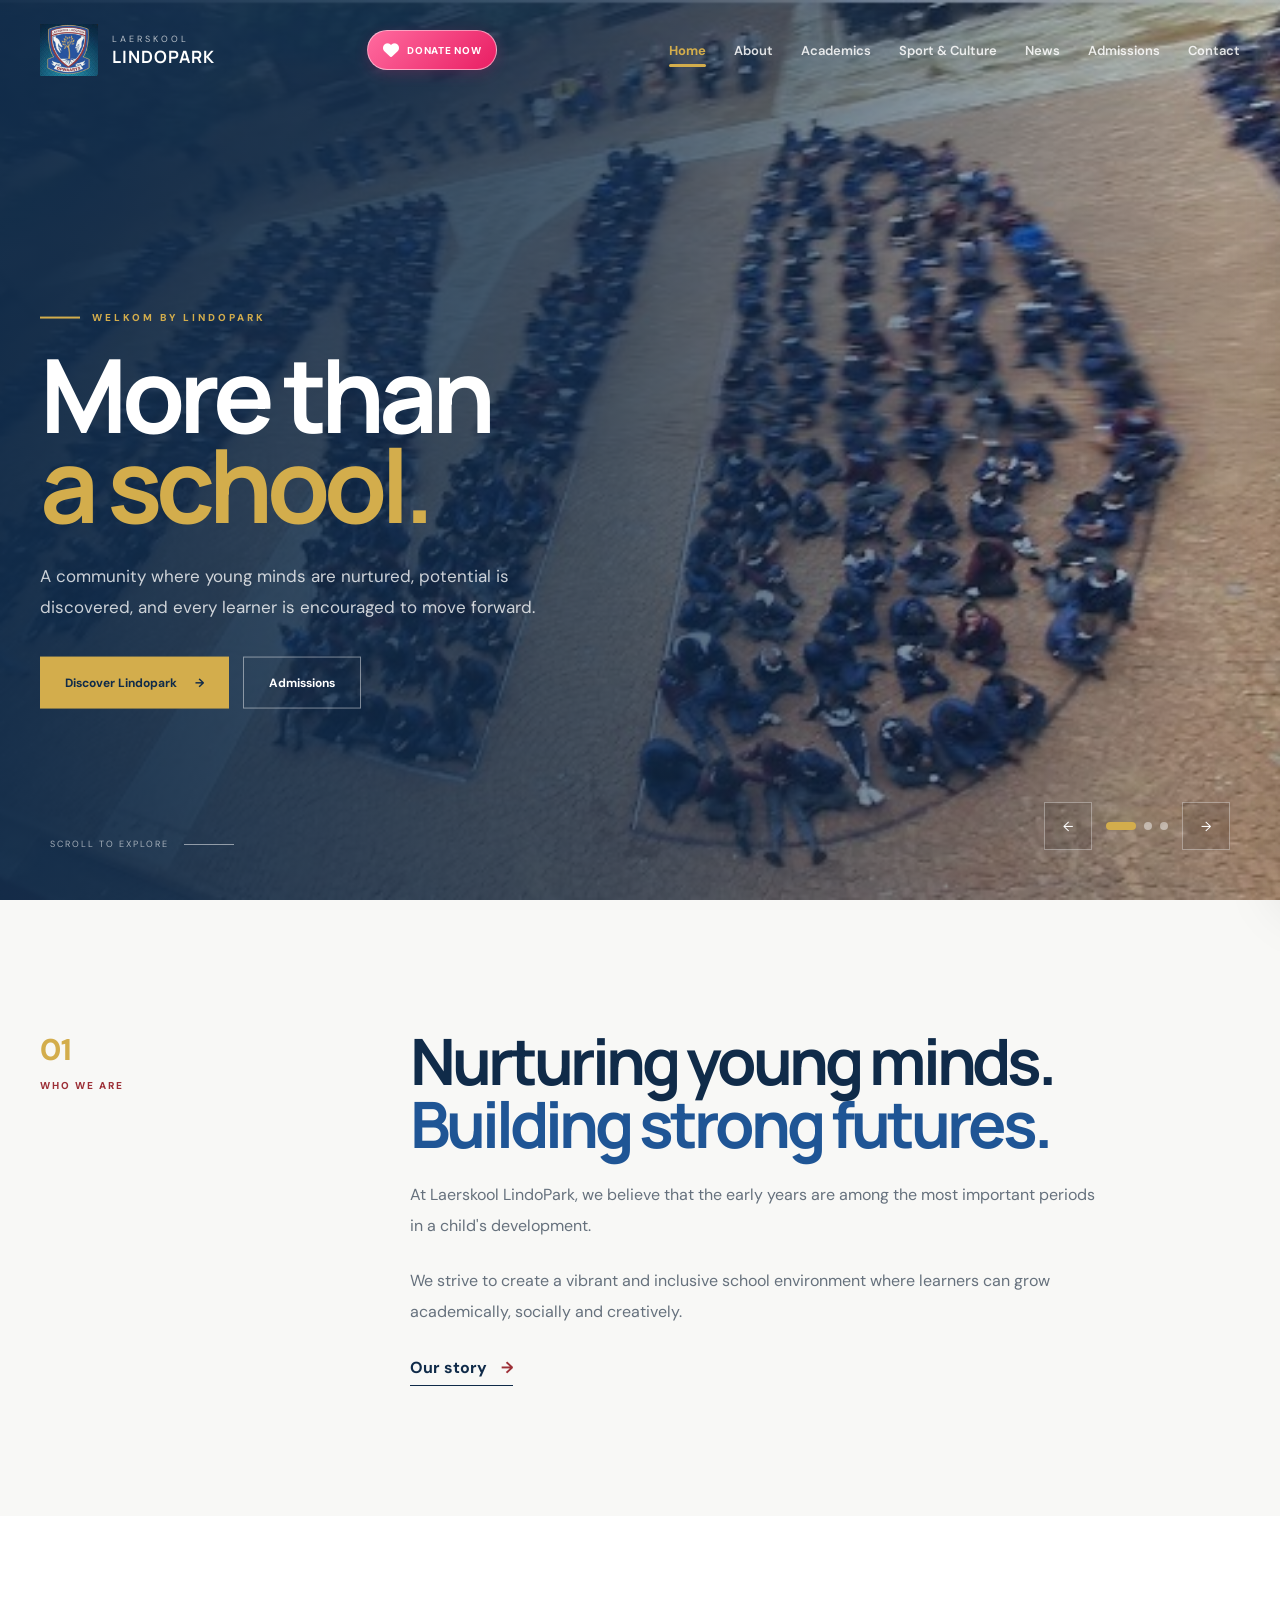
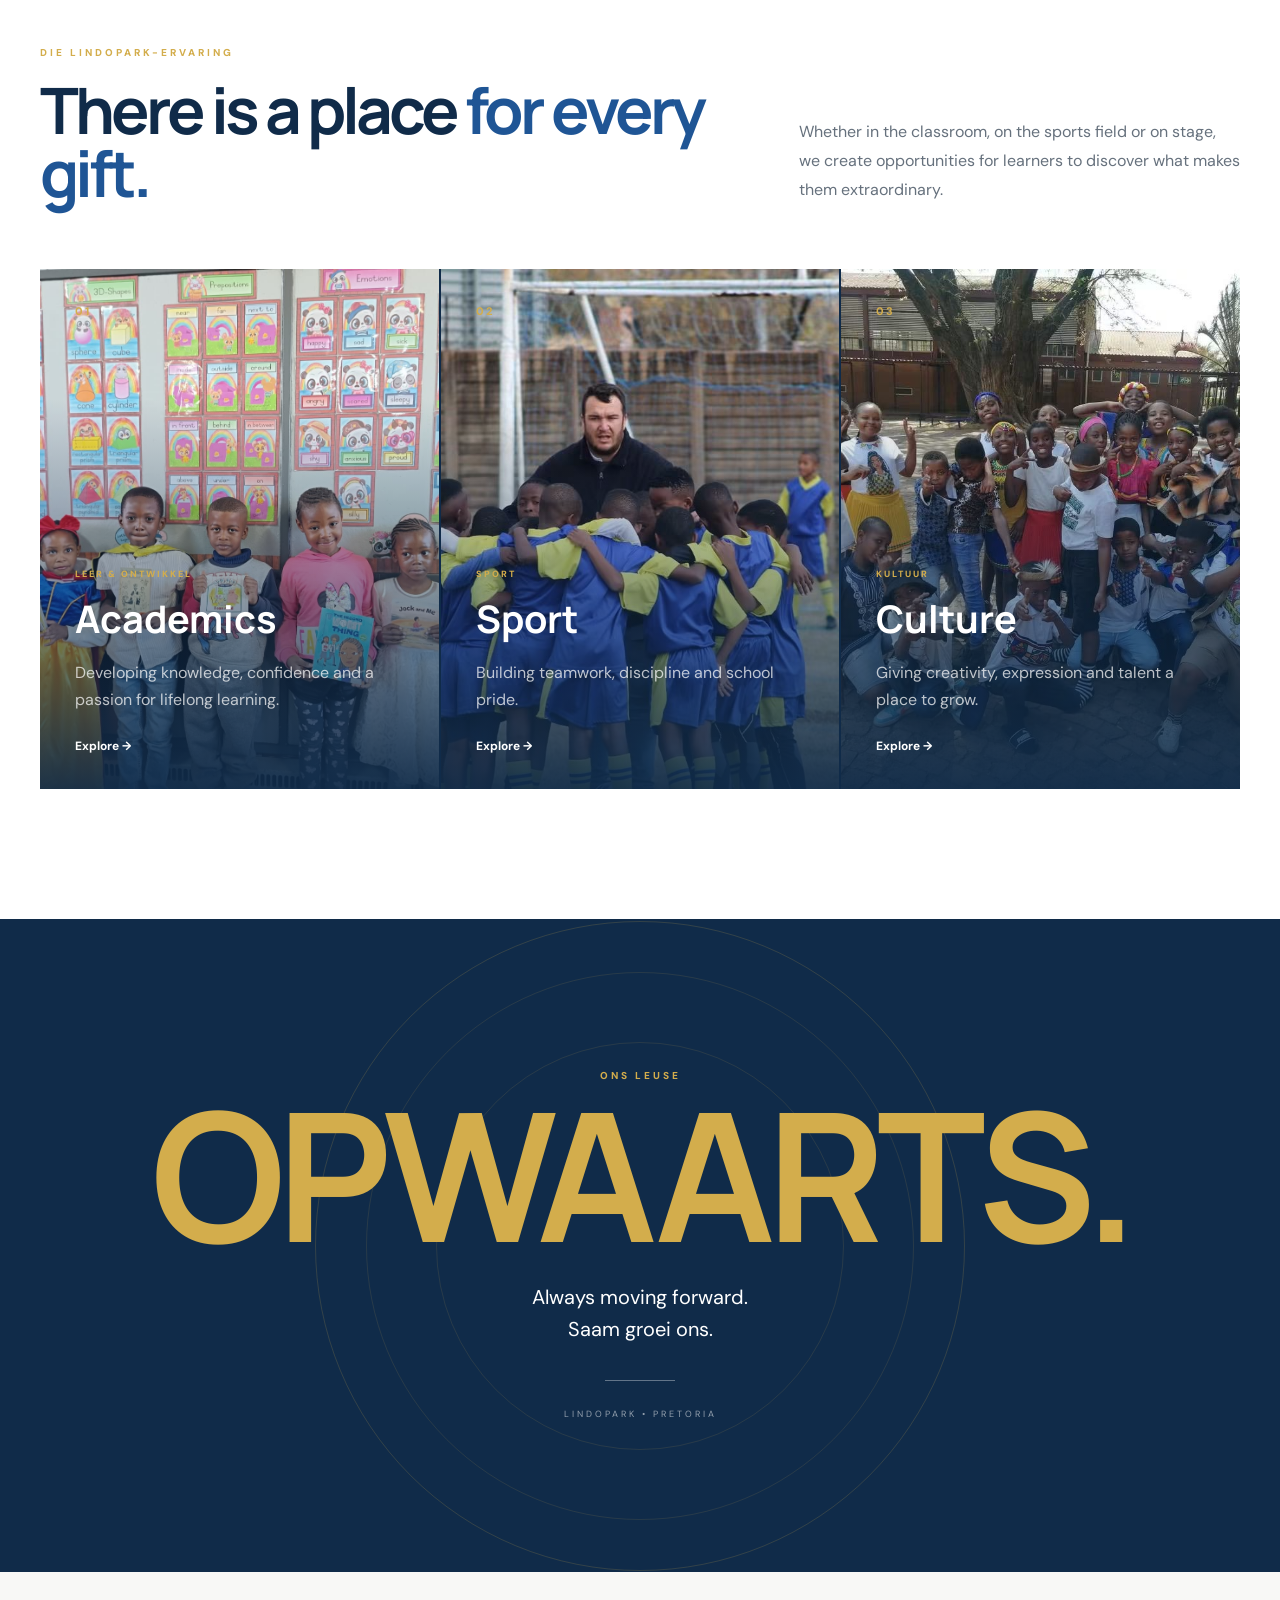
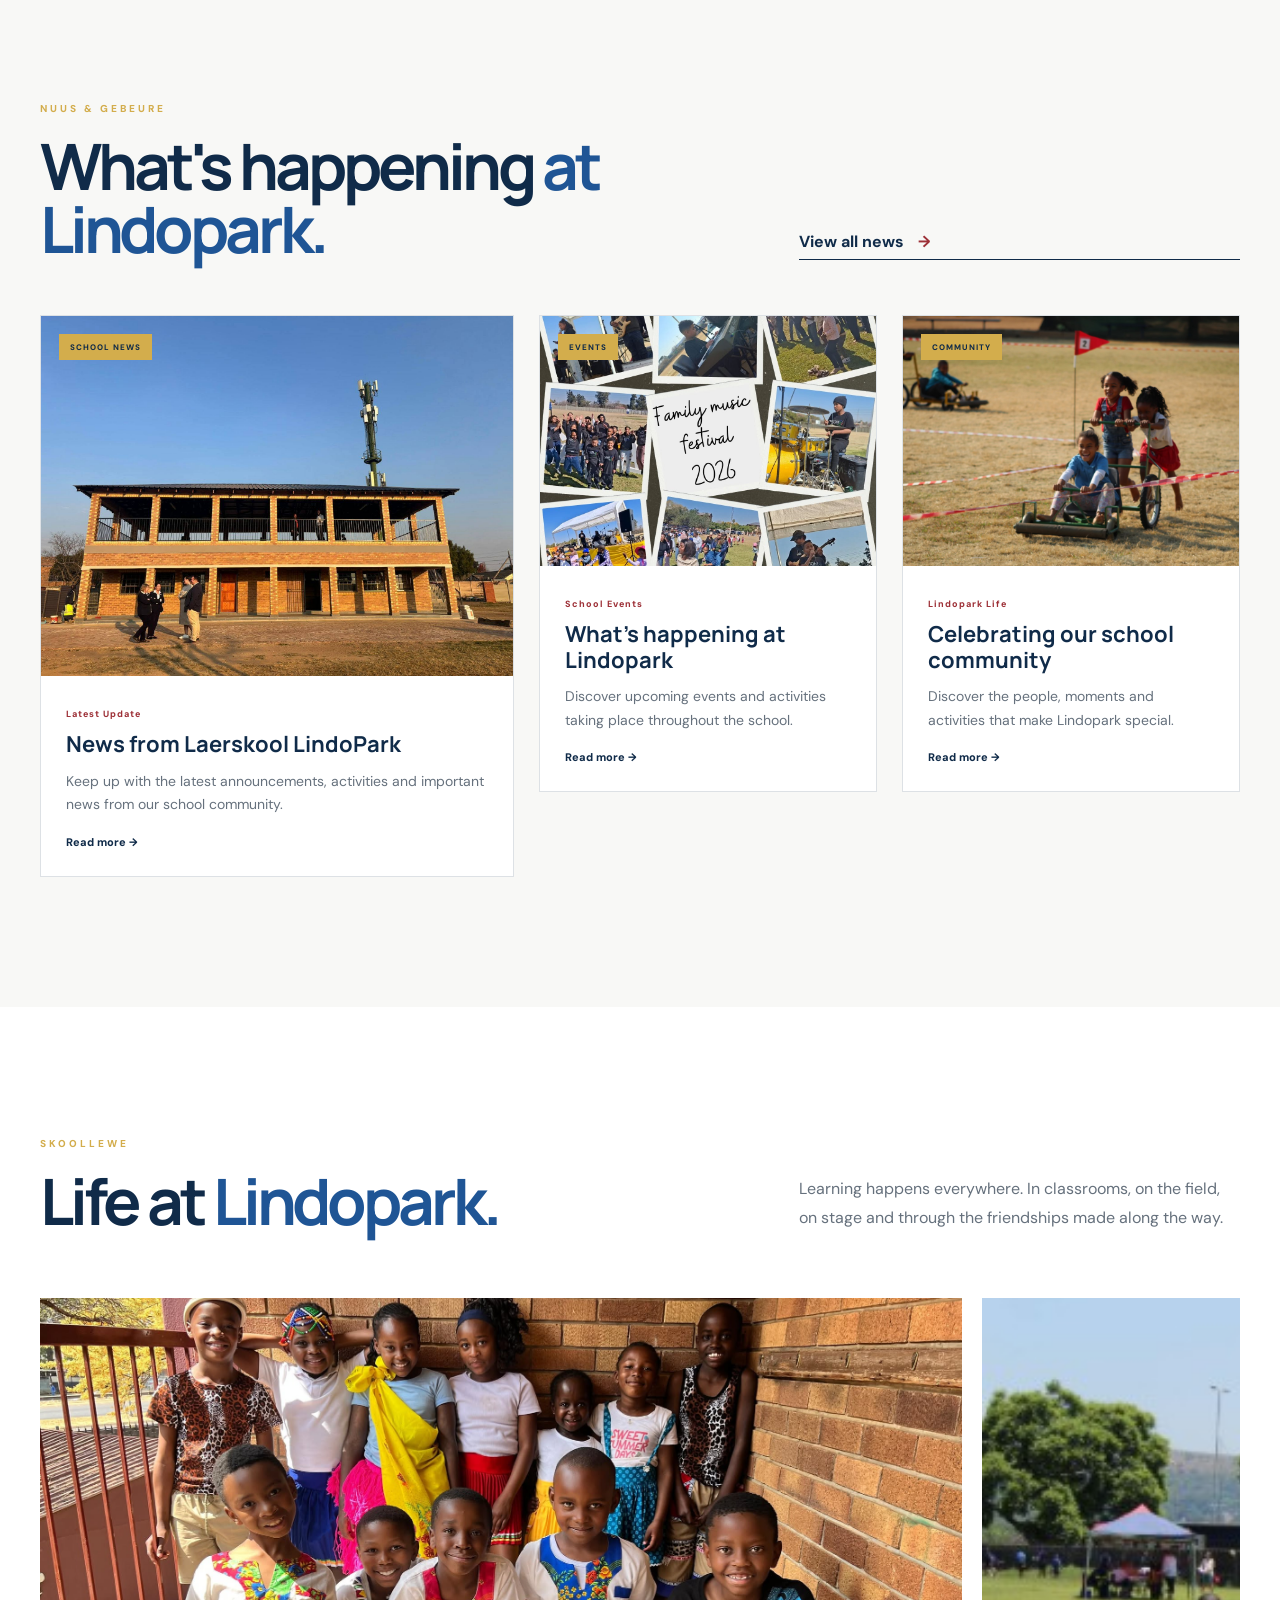
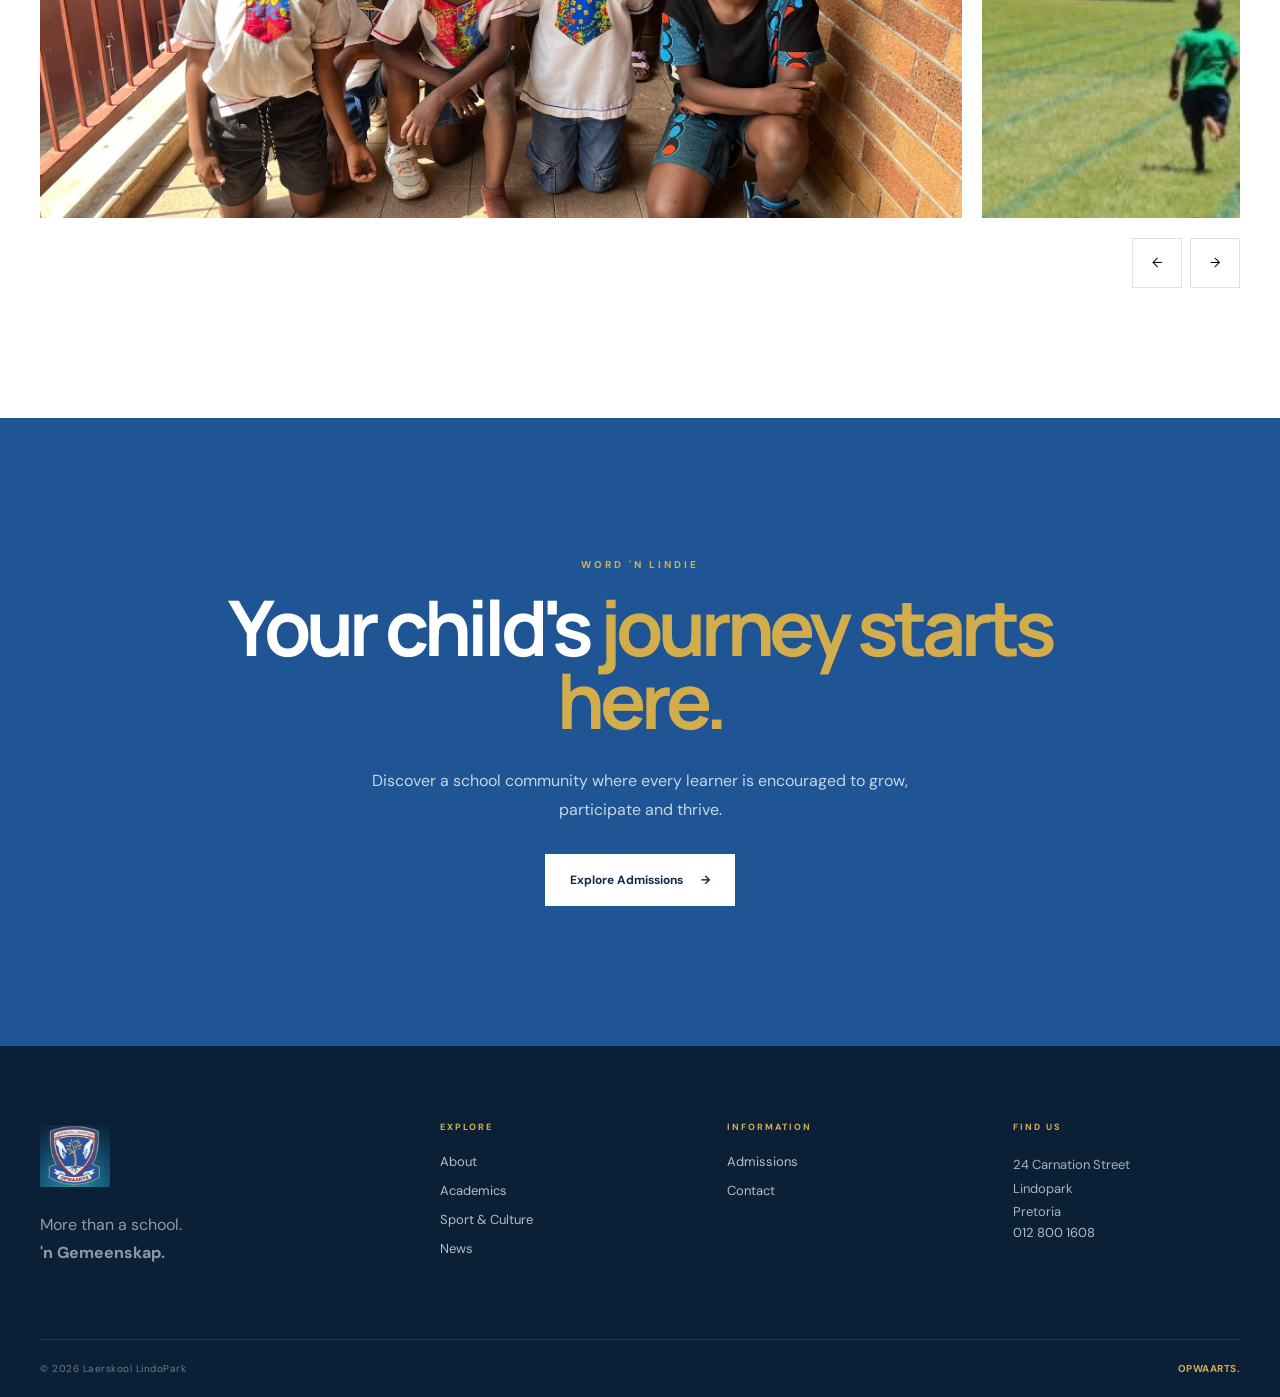
==== commit fd141c91: "Add files via upload" ====
--- a/index.html
+++ b/index.html
@@ -34,6 +34,12 @@
         href="https://fonts.googleapis.com/css2?family=DM+Sans:wght@400;500;600;700&family=Manrope:wght@500;600;700;800&display=swap"
         rel="stylesheet"
     >
+    
+<link
+    rel="stylesheet"
+    href="https://cdnjs.cloudflare.com/ajax/libs/font-awesome/6.5.2/css/all.min.css"
+>
+
 
     <link
         rel="stylesheet"
@@ -46,19 +52,14 @@
 <body>
 
 
-<!-- =====================================================
-     NAVIGATION
-===================================================== -->
-
+
+<!-- NAVIGATION -->
 <header class="site-header">
 
     <div class="nav-container">
 
-
-        <a
-            href="index.html"
-            class="brand"
-        >
+        <!-- SCHOOL LOGO -->
+        <a href="index.html" class="brand">
 
             <img
                 src="assets/images/logo.png"
@@ -66,76 +67,51 @@
             >
 
             <div class="brand-name">
-
-                <span>
-                    LAERSKOOL
-                </span>
-
-                <strong>
-                    LINDOPARK
-                </strong>
-
+                <span>LAERSKOOL</span>
+                <strong>LINDOPARK</strong>
             </div>
 
         </a>
 
+        <!-- DONATE NOW: NEXT TO THE LOGO -->
+        <a
+            href="donate.html"
+            class="donate-now-btn"
+            aria-label="Donate now to Laerskool LindoPark"
+        >
+            <i class="fa-solid fa-heart donate-heart"></i>
+            <span>DONATE NOW</span>
+        </a>
 
         <!-- DESKTOP NAVIGATION -->
-
         <nav class="desktop-nav">
 
-            <a
-                href="index.html"
-                class="active"
-            >
-                Home
-            </a>
-
-            <a href="about.html">
-                About
-            </a>
-
-            <a href="academics.html">
-                Academics
-            </a>
-
-            <a href="sport-culture.html">
-                Sport & Culture
-            </a>
-
-            <a href="news.html">
-                News
-            </a>
-
-            <a href="admissions.html">
-                Admissions
-            </a>
-
-            <a href="contact.html">
-                Contact
-            </a>
+            <a href="index.html" class="active">Home</a>
+            <a href="about.html">About</a>
+            <a href="academics.html">Academics</a>
+            <a href="sport-culture.html">Sport & Culture</a>
+            <a href="news.html">News</a>
+            <a href="admissions.html">Admissions</a>
+            <a href="contact.html">Contact</a>
 
         </nav>
 
-
-        <!-- MOBILE BUTTON -->
-
+        <!-- MOBILE MENU BUTTON -->
         <button
             class="menu-toggle"
             id="menuToggle"
             aria-label="Open navigation"
             aria-expanded="false"
         >
-
             <span></span>
             <span></span>
             <span></span>
-
         </button>
 
     </div>
 
 </header>
+
 
 
 
--- a/css/style.css
+++ b/css/style.css
@@ -1078,7 +1078,7 @@
 
 .experience-academics {
     background-image:
-        url("../assets/images/gallery/creativity.jpg");
+        url("../assets/images/gallery/academic-1.jpeg");
 }
 
 .experience-sport {
@@ -4599,7 +4599,7 @@
     position: absolute;
     inset: 0;
     background:
-        url("../assets/images/gallery/creativity.jpg")
+        url("../assets/images/gallery/academic.jpeg")
         center center / cover no-repeat;
     transform: scale(1.03);
     animation: academicHeroZoom 10s ease-out forwards;
@@ -5595,4 +5595,456 @@
         font-size: 42px;
     }
 
-}+}
+
+/* NEWS CARD MEDIA */
+
+.news-card-media {
+    position: relative;
+    width: 100%;
+    aspect-ratio: 16 / 10;
+    overflow: hidden;
+    background: #e8edf2;
+}
+
+.news-card-media img,
+.news-card-media video {
+    display: block;
+    width: 100%;
+    height: 100%;
+    object-fit: cover;
+}
+
+.news-feature-video {
+    background: #102b49;
+}
+
+.news-video-card .news-card-content {
+    padding: 22px;
+}
+
+.news-video-card .news-read {
+    display: inline-flex;
+    align-items: center;
+    gap: 8px;
+    margin-top: 12px;
+    text-decoration: none;
+}
+
+.news-video-card .news-read:hover {
+    opacity: 0.7;
+}
+
+@media (max-width: 600px) {
+    .news-card-media {
+        aspect-ratio: 16 / 10;
+    }
+
+    .news-video-card .news-card-content {
+        padding: 18px;
+    }
+}
+
+/* ==========================================
+   LINDOPARK - DONATE NOW HEADER BUTTON
+========================================== */
+
+.donate-now-btn {
+    position: static;
+    flex-shrink: 0;
+
+    display: inline-flex;
+    align-items: center;
+    justify-content: center;
+    gap: 8px;
+
+    padding: 11px 15px;
+    margin-right: 20px;
+
+    background: linear-gradient(135deg, #ff6b9f, #e91e63);
+    color: #ffffff;
+
+    border: 1px solid rgba(255, 255, 255, 0.5);
+    border-radius: 50px;
+
+    font-family: 'DM Sans', sans-serif;
+    font-size: 10px;
+    font-weight: 800;
+    letter-spacing: 0.7px;
+    text-decoration: none;
+    white-space: nowrap;
+
+    box-shadow: 0 4px 14px rgba(233, 30, 99, 0.2);
+
+    transition:
+        transform 0.25s ease,
+        box-shadow 0.25s ease;
+}
+
+.donate-now-btn:hover {
+    color: #ffffff;
+    transform: translateY(-2px);
+    box-shadow: 0 7px 18px rgba(233, 30, 99, 0.32);
+}
+
+.donate-now-btn .donate-heart {
+    color: #ffffff;
+    font-size: 16px;
+    animation: donateHeartbeat 1.5s ease-in-out infinite;
+}
+
+@keyframes donateHeartbeat {
+    0%, 100% { transform: scale(1); }
+    15% { transform: scale(1.2); }
+    30% { transform: scale(1); }
+    45% { transform: scale(1.12); }
+    60% { transform: scale(1); }
+}
+
+/* TABLETS */
+@media (max-width: 1100px) {
+    .donate-now-btn {
+        margin-right: 12px;
+        padding: 10px 12px;
+        font-size: 9px;
+    }
+}
+
+/* MOBILE: KEEP THE BUTTON NEXT TO THE LOGO */
+@media (max-width: 768px) {
+    .nav-container {
+        gap: 10px;
+    }
+
+    .donate-now-btn {
+        margin: 0 0 0 auto;
+        padding: 9px 11px;
+        gap: 6px;
+        font-size: 9px;
+        letter-spacing: 0.2px;
+    }
+
+    .donate-now-btn .donate-heart {
+        font-size: 15px;
+    }
+
+    .menu-toggle {
+        flex-shrink: 0;
+    }
+}
+
+/* SMALL PHONES */
+@media (max-width: 380px) {
+    .nav-container {
+        gap: 6px;
+    }
+
+    .donate-now-btn {
+        padding: 8px;
+        font-size: 8px;
+        gap: 5px;
+    }
+
+    .donate-now-btn .donate-heart {
+        font-size: 14px;
+    }
+}
+
+/* ACCESSIBILITY */
+@media (prefers-reduced-motion: reduce) {
+    .donate-now-btn .donate-heart {
+        animation: none;
+    }
+
+    .donate-now-btn {
+        transition: none;
+    }
+}
+
+/* ACTIVE PAGE INDICATOR */
+.desktop-nav a.active,
+.mobile-nav a.active {
+    color: var(--pink-dark);
+    font-weight: 800;
+}
+
+.desktop-nav a.active {
+    position: relative;
+}
+
+.desktop-nav a.active::after {
+    content: "";
+    position: absolute;
+    left: 0;
+    right: 0;
+    bottom: -12px;
+    height: 3px;
+    background: var(--pink);
+    border-radius: 10px;
+}
+
+.mobile-nav a.active {
+    display: block;
+    background: var(--pink-light);
+    border-left: 3px solid var(--pink);
+    padding-left: 15px;
+}
+
+.donate-now-btn.active {
+    outline: 2px solid var(--pink-dark);
+    outline-offset: 3px;
+}
+
+@media (max-width: 960px) {
+    .desktop-nav a.active::after {
+        display: none;
+    }
+}
+
+/* =====================================================
+   SPORT & CULTURE PAGE ADDITIONS
+===================================================== */
+
+.sc-sports-note {
+    margin-top: 25px;
+    color: #626b75;
+    font-size: 13px;
+    line-height: 1.8;
+}
+
+.sc-sports-note i {
+    margin-right: 7px;
+    color: #172b49;
+}
+
+.sc-uniform {
+    background: #f5f6f4;
+    overflow: hidden;
+}
+
+.uniform-layout {
+    display: grid;
+    grid-template-columns: minmax(0, 1fr) minmax(0, 1fr);
+    gap: 55px;
+    align-items: center;
+}
+
+.uniform-image {
+    position: relative;
+    min-height: 460px;
+    background: #e5e8e5;
+    overflow: hidden;
+}
+
+.uniform-image img {
+    display: block;
+    width: 100%;
+    min-height: 460px;
+    height: 100%;
+    object-fit: cover;
+    object-position: center;
+    transition: transform .5s ease;
+}
+
+.uniform-image:hover img {
+    transform: scale(1.025);
+}
+
+.uniform-image img.image-unavailable {
+    visibility: hidden;
+}
+
+.uniform-image:has(img.image-unavailable)::before {
+    content: "Add your uniform photograph";
+    position: absolute;
+    inset: 0;
+    display: grid;
+    place-items: center;
+    padding: 25px;
+    color: #172b49;
+    text-align: center;
+    font-weight: 700;
+}
+
+.uniform-image-label {
+    position: absolute;
+    bottom: 18px;
+    left: 18px;
+    padding: 12px 15px;
+    background: #fff;
+    color: #172b49;
+    font-size: 10px;
+    font-weight: 800;
+    letter-spacing: 1.3px;
+}
+
+.uniform-content h2 {
+    margin: 15px 0 20px;
+    font-size: clamp(34px, 4vw, 52px);
+    line-height: 1.15;
+}
+
+.uniform-content h2 em {
+    font-family: Georgia, serif;
+    font-weight: 400;
+}
+
+.uniform-content > p {
+    color: #626b75;
+    line-height: 1.85;
+}
+
+.uniform-items {
+    margin: 28px 0;
+    border-top: 1px solid #d9dedb;
+}
+
+.uniform-item {
+    display: grid;
+    grid-template-columns: 30px minmax(0, 1fr) 26px;
+    gap: 14px;
+    align-items: center;
+    padding: 20px 0;
+    border-bottom: 1px solid #d9dedb;
+}
+
+.uniform-item-icon {
+    color: #77818a;
+    font-size: 12px;
+    font-weight: 800;
+}
+
+.uniform-item h3 {
+    margin: 0 0 6px;
+    color: #172b49;
+    font-size: 16px;
+}
+
+.uniform-item p {
+    margin: 0;
+    color: #626b75;
+    font-size: 13px;
+    line-height: 1.7;
+}
+
+.uniform-swatch {
+    width: 24px;
+    height: 24px;
+    display: block;
+    border: 1px solid #cdd2d5;
+    border-radius: 50%;
+}
+
+.uniform-swatch.white {
+    background: #fff;
+}
+
+.uniform-swatch.navy {
+    background: #172b49;
+    border-color: #172b49;
+}
+
+.uniform-note {
+    padding: 16px 18px;
+    margin-bottom: 25px;
+    background: #e9ece9;
+    border-left: 3px solid #172b49;
+}
+
+.uniform-note strong {
+    display: block;
+    margin-bottom: 7px;
+    color: #172b49;
+    font-size: 10px;
+    letter-spacing: 1.3px;
+}
+
+.uniform-note p {
+    margin: 0;
+    color: #626b75;
+    font-size: 13px;
+    line-height: 1.75;
+}
+
+/* Culture cards can accommodate four activities. */
+.culture-side {
+    display: grid;
+    grid-template-columns: repeat(2, minmax(0, 1fr));
+    gap: 18px;
+}
+
+/* Mobile navigation support. */
+@media (max-width: 1024px) {
+    .uniform-layout {
+        gap: 30px;
+    }
+}
+
+@media (max-width: 768px) {
+    .uniform-layout {
+        grid-template-columns: 1fr;
+        gap: 30px;
+    }
+
+    .uniform-image,
+    .uniform-image img {
+        min-height: 320px;
+    }
+
+    .uniform-content h2 {
+        font-size: 36px;
+    }
+
+    .culture-side {
+        grid-template-columns: 1fr;
+    }
+}
+
+@media (max-width: 480px) {
+    .uniform-image,
+    .uniform-image img {
+        min-height: 260px;
+    }
+
+    .uniform-image-label {
+        bottom: 12px;
+        left: 12px;
+        font-size: 9px;
+    }
+
+    .uniform-item {
+        gap: 9px;
+    }
+}
+
+/* Prevent background scrolling when the mobile menu is open. */
+body.menu-open {
+    overflow: hidden;
+}
+
+/* ========================================
+   LINDOPARK DESKTOP ACTIVE NAVIGATION
+======================================== */
+
+@media (min-width: 769px) {
+    .site-header .desktop-nav a {
+        position: relative;
+        transition: color 0.25s ease;
+    }
+
+    .site-header .desktop-nav a.active {
+        color: #d3ad4c;
+        font-weight: 700;
+    }
+
+    .site-header .desktop-nav a.active::after {
+        content: "";
+        position: absolute;
+        left: 0;
+        right: 0;
+        bottom: -8px;
+        height: 3px;
+        background-color: #d3ad4c;
+        border-radius: 3px;
+    }
+}
